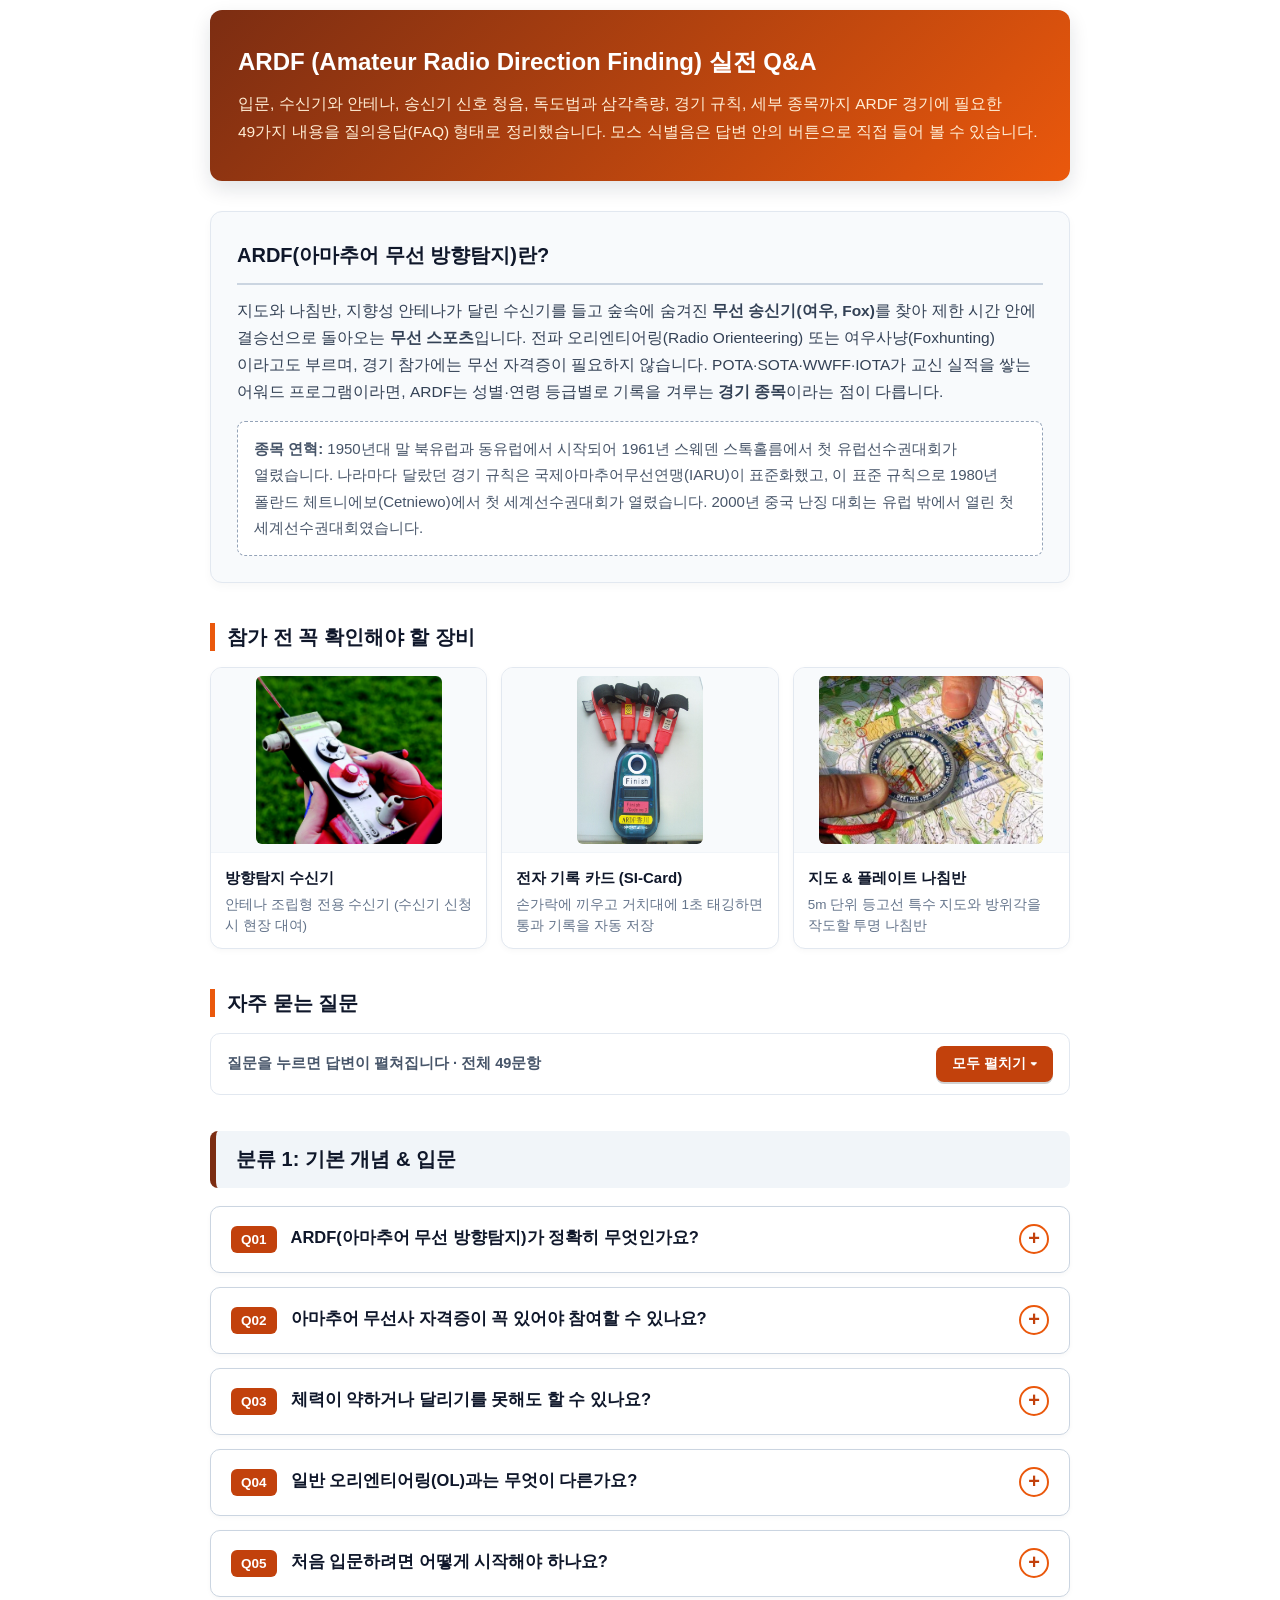
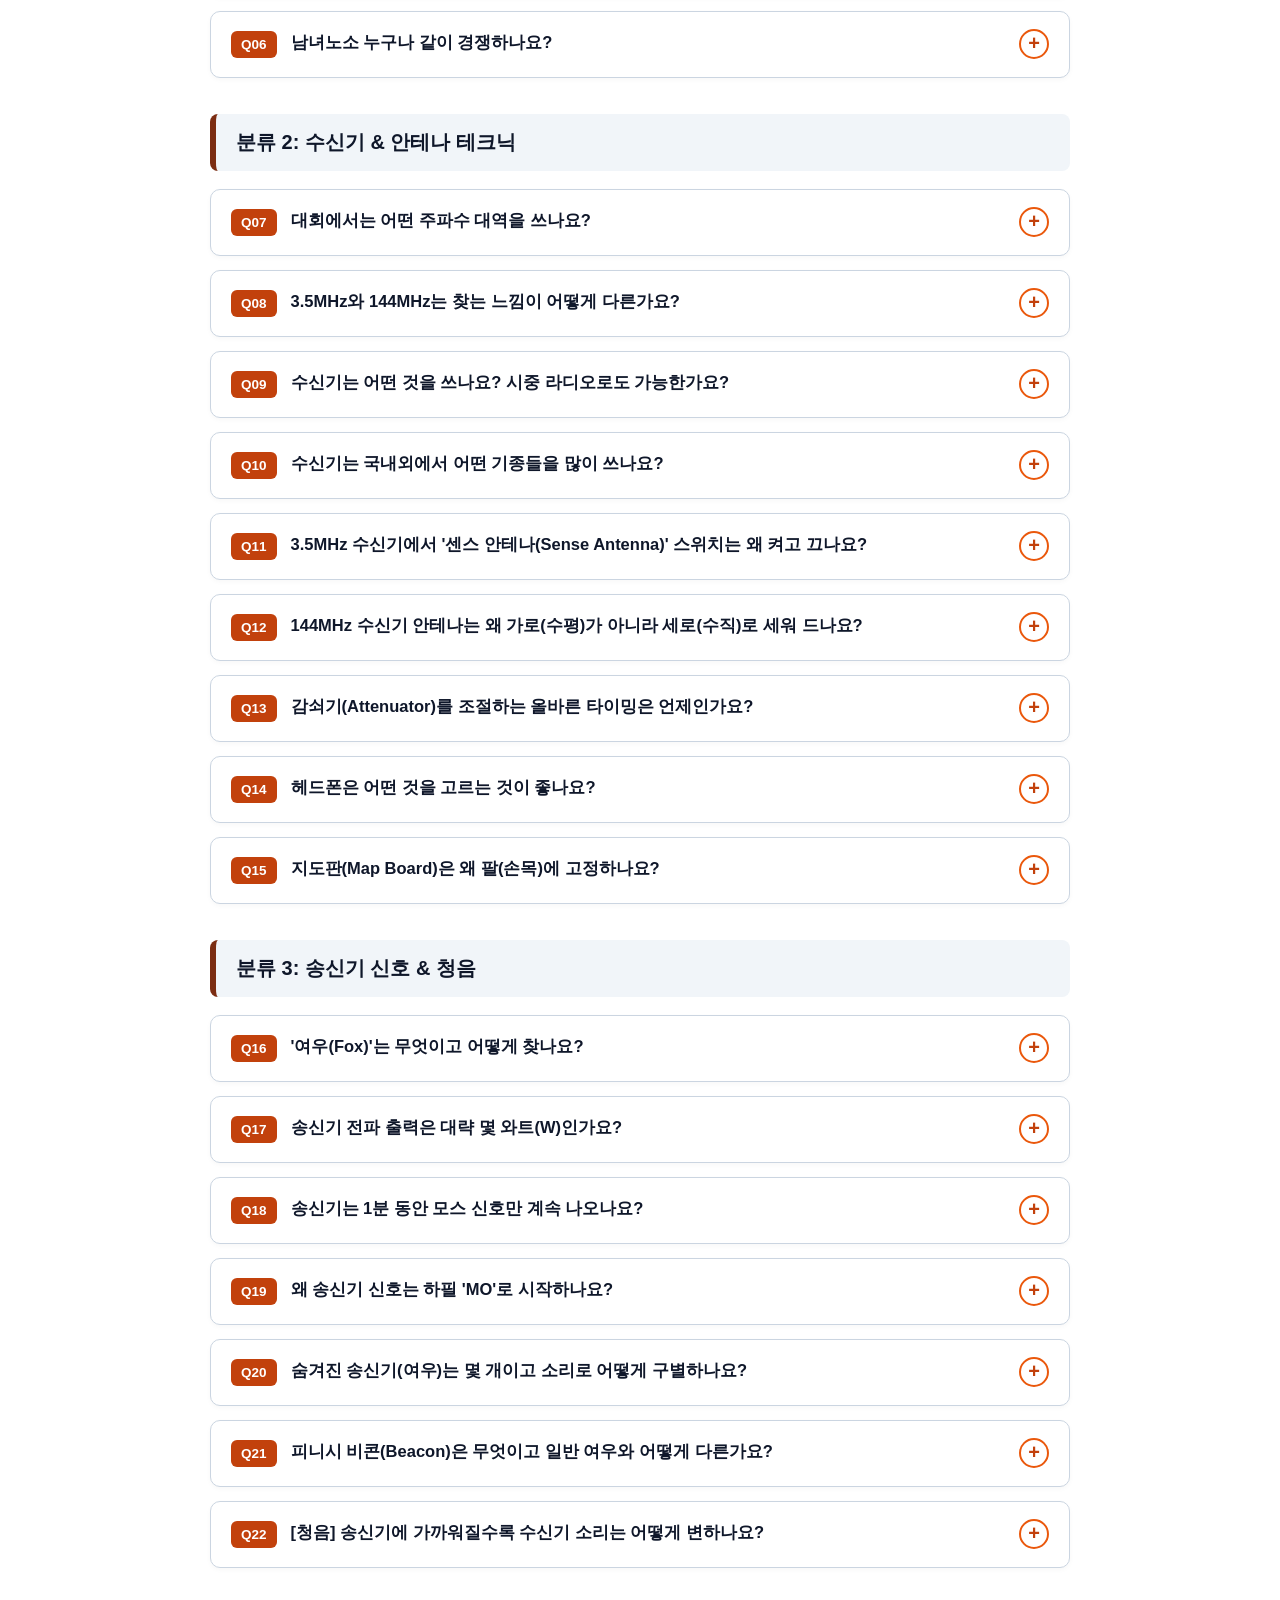
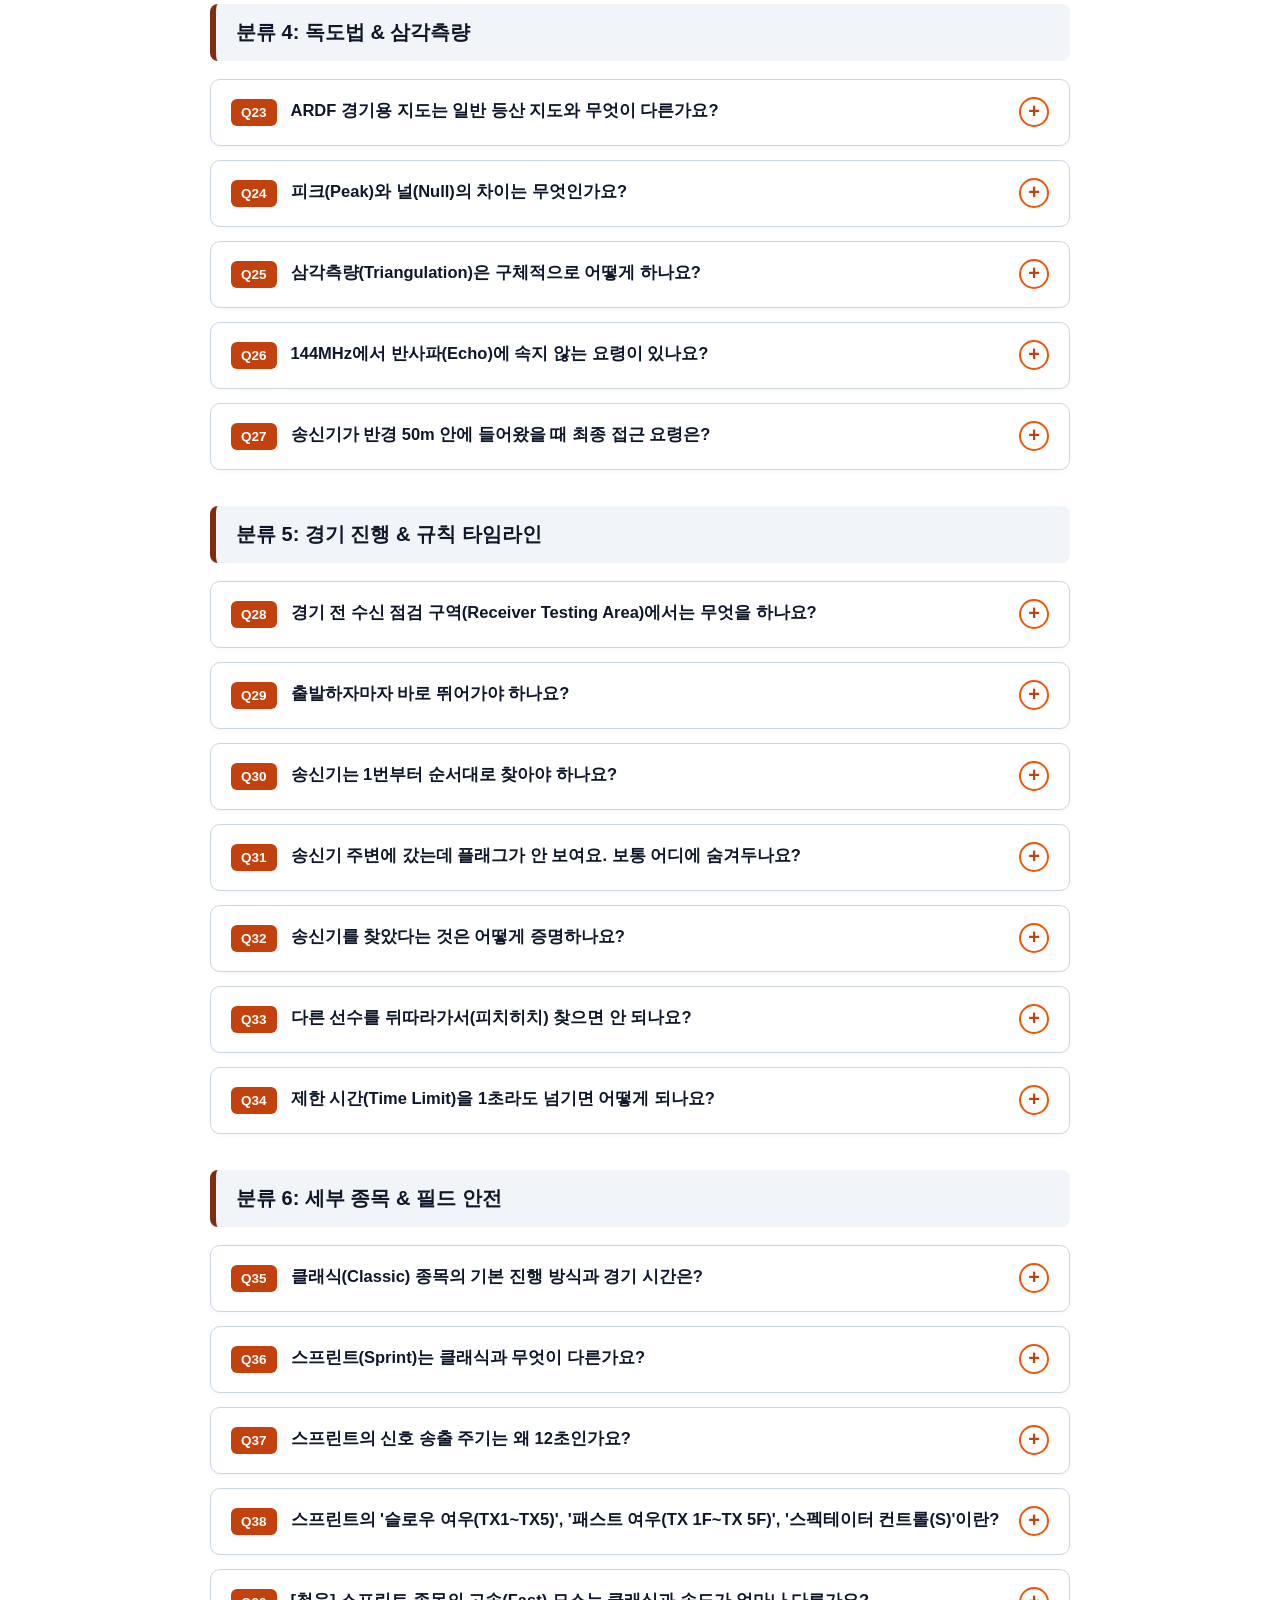
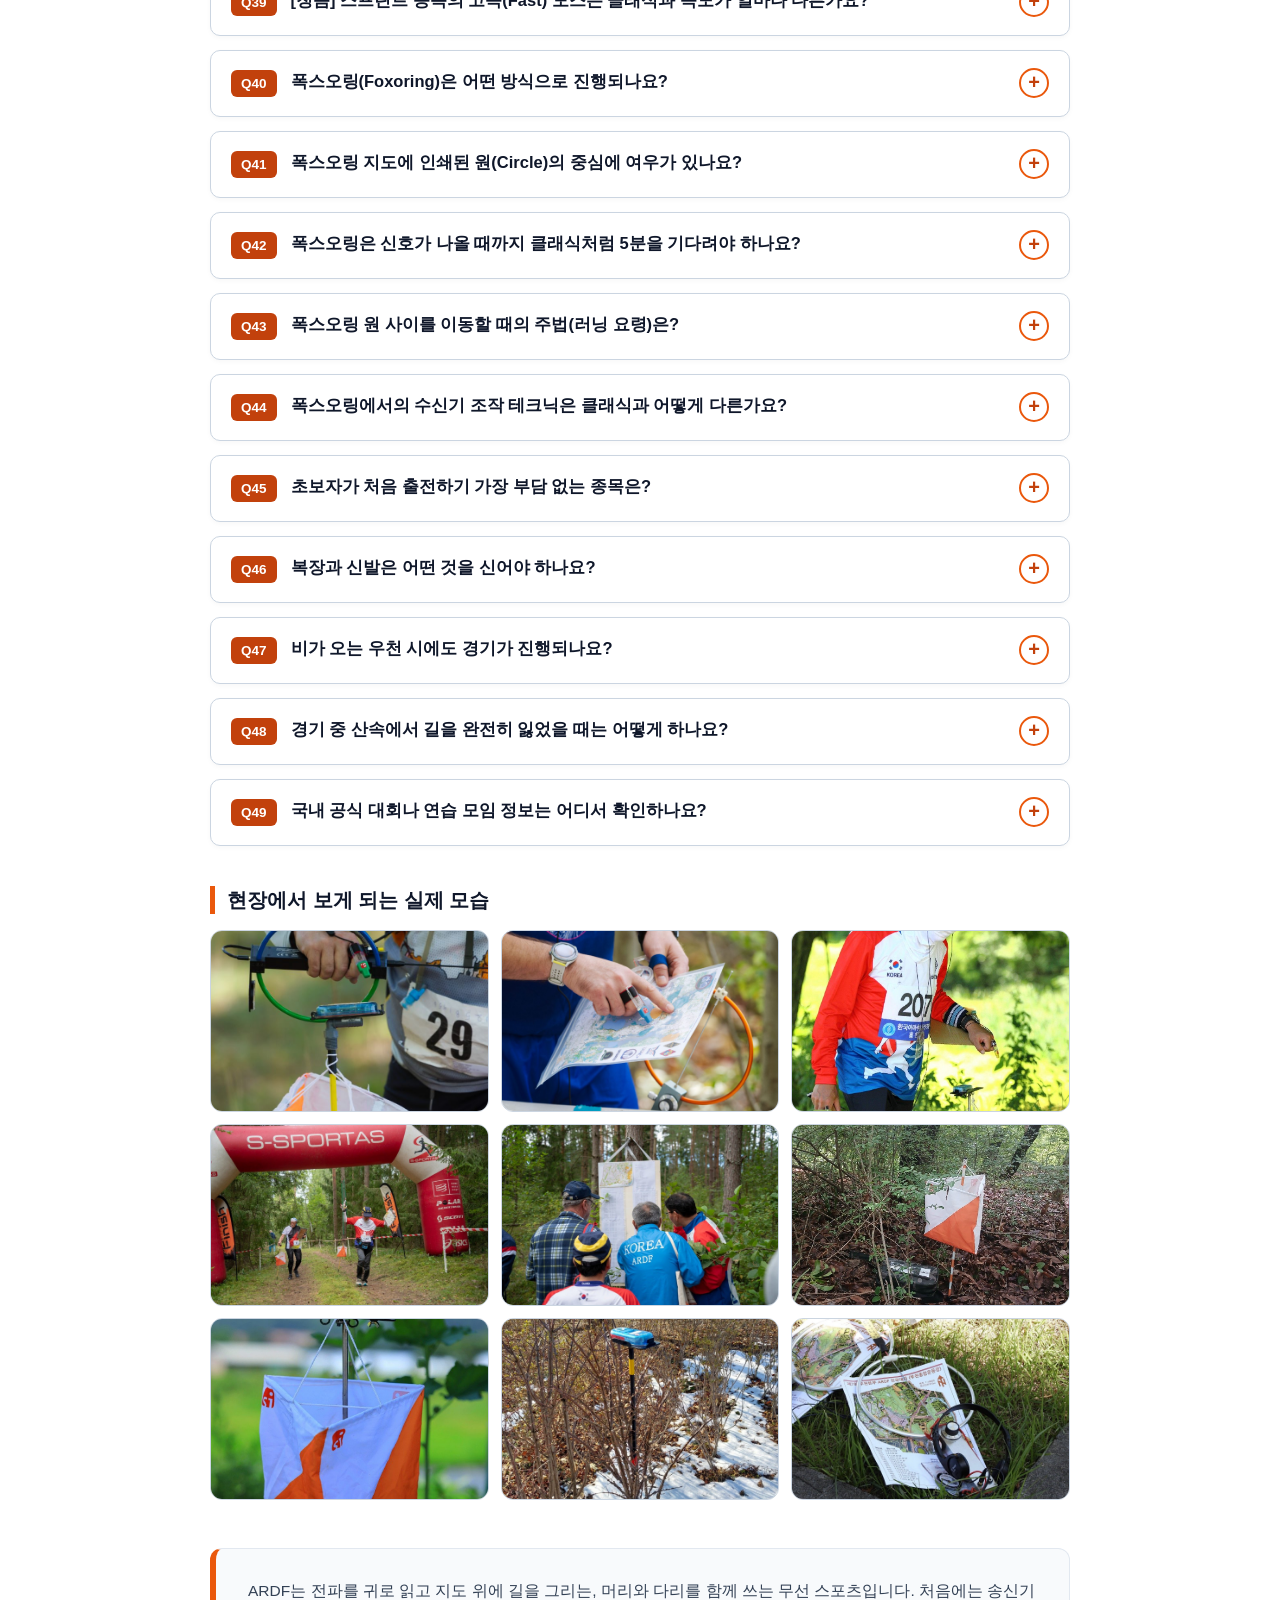
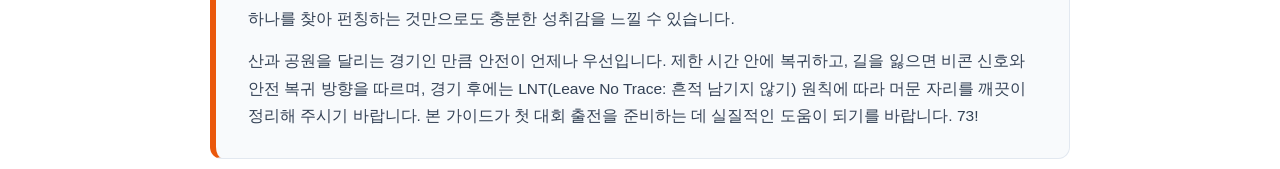
==== ardf.html @ aad01c71 "Add files via upload" ====
<!DOCTYPE html>
<html lang="ko">
<head>
<meta charset="UTF-8">
<meta name="viewport" content="width=device-width, initial-scale=1">
<title>ARDF (Amateur Radio Direction Finding) 실전 Q&amp;A</title>
<meta name="description" content="ARDF 입문, 수신기·안테나, 송신기 신호 청음, 독도법, 경기 규칙, 세부 종목 49가지 Q&amp;A">
<link rel="stylesheet" href="assets/qa.css">
</head>
<body>
<main class="qa theme-ardf">

<header class="qa-header">
  <h1>ARDF (Amateur Radio Direction Finding) 실전 Q&amp;A</h1>
  <p>입문, 수신기와 안테나, 송신기 신호 청음, 독도법과 삼각측량, 경기 규칙, 세부 종목까지 ARDF 경기에 필요한 49가지 내용을 질의응답(FAQ) 형태로 정리했습니다. 모스 식별음은 답변 안의 버튼으로 직접 들어 볼 수 있습니다.</p>
</header>

<section class="qa-intro">
  <h2>ARDF(아마추어 무선 방향탐지)란?</h2>
  <div class="qa-intro-text">지도와 나침반, 지향성 안테나가 달린 수신기를 들고 숲속에 숨겨진 <b>무선 송신기(여우, Fox)</b>를 찾아 제한 시간 안에 결승선으로 돌아오는 <b>무선 스포츠</b>입니다. 전파 오리엔티어링(Radio Orienteering) 또는 여우사냥(Foxhunting)이라고도 부르며, 경기 참가에는 무선 자격증이 필요하지 않습니다. POTA·SOTA·WWFF·IOTA가 교신 실적을 쌓는 어워드 프로그램이라면, ARDF는 성별·연령 등급별로 기록을 겨루는 <b>경기 종목</b>이라는 점이 다릅니다.</div>
  <div class="qa-intro-history"><b>종목 연혁:</b> 1950년대 말 북유럽과 동유럽에서 시작되어 1961년 스웨덴 스톡홀름에서 첫 유럽선수권대회가 열렸습니다. 나라마다 달랐던 경기 규칙은 국제아마추어무선연맹(IARU)이 표준화했고, 이 표준 규칙으로 1980년 폴란드 체트니에보(Cetniewo)에서 첫 세계선수권대회가 열렸습니다. 2000년 중국 난징 대회는 유럽 밖에서 열린 첫 세계선수권대회였습니다.</div>
</section>

<h2 class="qa-sec-title">참가 전 꼭 확인해야 할 장비</h2>
<div class="qa-gear">
  <div class="qa-gear-card"><div class="qa-gear-img"><img src="img/sf35gx-hand.jpg" alt="방향탐지 수신기" loading="lazy"></div>
    <div class="qa-gear-info"><b>방향탐지 수신기</b><p>안테나 조립형 전용 수신기 (수신기 신청 시 현장 대여)</p></div></div>
  <div class="qa-gear-card"><div class="qa-gear-img"><img src="img/si-card-finish.jpg" alt="전자 기록 카드 SI-Card" loading="lazy"></div>
    <div class="qa-gear-info"><b>전자 기록 카드 (SI-Card)</b><p>손가락에 끼우고 거치대에 1초 태깅하면 통과 기록을 자동 저장</p></div></div>
  <div class="qa-gear-card"><div class="qa-gear-img"><img src="img/map-compass.jpg" alt="지도와 플레이트 나침반" loading="lazy"></div>
    <div class="qa-gear-info"><b>지도 &amp; 플레이트 나침반</b><p>5m 단위 등고선 특수 지도와 방위각을 작도할 투명 나침반</p></div></div>
</div>
<h2 class="qa-sec-title">자주 묻는 질문</h2>

<div class="qa-toolbar">
  <span class="qa-toolbar-hint">질문을 누르면 답변이 펼쳐집니다 · 전체 49문항</span>
  <button type="button" class="qa-btn" id="qaToggleAll" aria-pressed="false">모두 펼치기 ▾</button>
</div>

<h2 class="qa-cat">분류 1: 기본 개념 & 입문</h2>
<details class="qa-item" id="q01">
  <summary class="qa-q"><span class="qa-badge">Q01</span><span class="qa-q-text">ARDF(아마추어 무선 방향탐지)가 정확히 무엇인가요?</span><span class="qa-toggle" aria-hidden="true"></span></summary>
  <div class="qa-a">지도, 나침반, 지향성 안테나가 달린 수신기를 들고 숲속이나 야외에 숨겨진 <strong>무선 송신기(폭스/여우)</strong>를 찾아 정해진 시간 내에 골인 지점으로 돌아오는 스포츠입니다.<br>흔히 <strong>전파 오리엔티어링(Radio orienteering)</strong> 또는 <strong>여우사냥(Foxhunting)</strong>으로 불립니다.</div>
</details>
<details class="qa-item" id="q02">
  <summary class="qa-q"><span class="qa-badge">Q02</span><span class="qa-q-text">아마추어 무선사 자격증이 꼭 있어야 참여할 수 있나요?</span><span class="qa-toggle" aria-hidden="true"></span></summary>
  <div class="qa-a">일반적인 대회 참가나 체험 같은 단순 수신(경기 참가)은 <strong>무선사 자격증이 없어도 누구나 가능</strong>합니다. <strong>단, 송신기(폭스)를 직접 설치·운용</strong>하거나 <strong>일부 국가대표 선발전</strong> 등 특수 규정이 적용되는 대회에서는 <strong>아마추어무선기사 자격이 필요할 수 있습니다.</strong></div>
</details>
<details class="qa-item" id="q03">
  <summary class="qa-q"><span class="qa-badge">Q03</span><span class="qa-q-text">체력이 약하거나 달리기를 못해도 할 수 있나요?</span><span class="qa-toggle" aria-hidden="true"></span></summary>
  <div class="qa-a"><strong>전혀 문제되지 않습니다.</strong> 단순히 빨리 달리는 것보다 <strong>전파의 방향을 정확히 측정</strong>하고, <strong>지도에서 송신기의 위치를 파악</strong>해 <strong>가장 효율적인 이동 경로를 설계</strong>하는 <strong>독도법과 루트 전략이 50% 이상</strong>을 차지합니다.</div>
</details>
<details class="qa-item" id="q04">
  <summary class="qa-q"><span class="qa-badge">Q04</span><span class="qa-q-text">일반 오리엔티어링(OL)과는 무엇이 다른가요?</span><span class="qa-toggle" aria-hidden="true"></span></summary>
  <div class="qa-a">일반 오리엔티어링은 지도 위에 컨트롤 포인트(목표 지점)의 위치가 원으로 인쇄되어 있어 목표까지 최단 경로의 길을 찾는 능력(독도법)이 주가 됩니다. 반면 ARDF는 <strong>지도에 목표 지점이 전혀 표시되어 있지 않으며</strong>, 오직 <strong>수신기로 전파의 방향을 측정</strong>해 스스로 지도 위에 위치를 찾아내야 합니다.</div>
</details>
<details class="qa-item" id="q05">
  <summary class="qa-q"><span class="qa-badge">Q05</span><span class="qa-q-text">처음 입문하려면 어떻게 시작해야 하나요?</span><span class="qa-toggle" aria-hidden="true"></span></summary>
  <div class="qa-a">한국아마추어무선연맹(KARL) 본부 및 지부, 또는 ARDF 위원회에서 주최하는 <strong>대회나 강습회에 직접 참가하는 것이 가장 좋습니다.</strong> 장비 대여와 함께 지도 보는 법(독도법)과 신호 탐지 기초를 배울 수 있습니다.</div>
</details>
<details class="qa-item" id="q06">
  <summary class="qa-q"><span class="qa-badge">Q06</span><span class="qa-q-text">남녀노소 누구나 같이 경쟁하나요?</span><span class="qa-toggle" aria-hidden="true"></span></summary>
  <div class="qa-a"><strong>모든 연령과 성별이 한 번에 같은 순위로 경쟁하지 않습니다.</strong> 성별과 만 나이를 기준으로 <strong>M19, M21, M40, M50, W21, W35</strong> 등 <strong>세분화된 등급(카테고리)별로 나뉘어 공정하게 순위</strong>를 매깁니다.</div>
</details>
<h2 class="qa-cat">분류 2: 수신기 & 안테나 테크닉</h2>
<details class="qa-item" id="q07">
  <summary class="qa-q"><span class="qa-badge">Q07</span><span class="qa-q-text">대회에서는 어떤 주파수 대역을 쓰나요?</span><span class="qa-toggle" aria-hidden="true"></span></summary>
  <div class="qa-a">세계아마추어무선연맹(IARU) 국제 표준 규격으로 주로 <strong>3.5MHz (80m 밴드, 단파)</strong>와 <strong>144MHz (2m 밴드, 초단파)</strong> 두 가지 대역을 사용합니다.</div>
</details>
<details class="qa-item" id="q08">
  <summary class="qa-q"><span class="qa-badge">Q08</span><span class="qa-q-text">3.5MHz와 144MHz는 찾는 느낌이 어떻게 다른가요?</span><span class="qa-toggle" aria-hidden="true"></span></summary>
  <div class="qa-a"><strong>3.5MHz</strong>는 전파가 지면을 따라 안정적으로 흐르고 장애물 반사가 적어 <strong>방위각 측정이 정직</strong>합니다. <strong>144MHz</strong>는 직진성이 강해 바위, 철탑, 능선 등에 반사되는 <strong>반사파(Echo)가 자주 발생</strong>하므로 <strong>직접 신호와 반사 신호를 가려내는 테크닉이 중요</strong>합니다.</div>
</details>
<details class="qa-item" id="q09">
  <summary class="qa-q"><span class="qa-badge">Q09</span><span class="qa-q-text">수신기는 어떤 것을 쓰나요? 시중 라디오로도 가능한가요?</span><span class="qa-toggle" aria-hidden="true"></span></summary>
  <div class="qa-a"><strong>일반 라디오로는 불가능합니다.</strong> 특정 방향의 신호만 강하게 잡아주는 <strong>지향성 안테나(페라이트 바/루프 또는 야기 안테나)</strong>와 신호 세기를 줄여주는 <strong>감쇠기(Attenuator)</strong>가 내장된 <strong>ARDF 전용 수신기</strong>를 써야 합니다.</div>
</details>
<details class="qa-item" id="q10">
  <summary class="qa-q"><span class="qa-badge">Q10</span><span class="qa-q-text">수신기는 국내외에서 어떤 기종들을 많이 쓰나요?</span><span class="qa-toggle" aria-hidden="true"></span></summary>
  <div class="qa-a">유럽 및 국내 현장에서는 체코산 <strong>SUPERFOX (3,5MX, 145DX)</strong>나 러시아산 <strong>Altai</strong>, <strong>중국제 입문 키트</strong> 등이 널리 쓰입니다. 특히 <strong>SUPERFOX 시리즈</strong>는 감도와 신뢰성이 검증되어 많은 선수가 사용합니다.</div>
</details>
<details class="qa-item" id="q11">
  <summary class="qa-q"><span class="qa-badge">Q11</span><span class="qa-q-text">3.5MHz 수신기에서 '센스 안테나(Sense Antenna)' 스위치는 왜 켜고 끄나요?</span><span class="qa-toggle" aria-hidden="true"></span></summary>
  <div class="qa-a">3.5MHz 페라이트 바 안테나는 앞뒤 180도 양방향으로 신호가 잡히는 8자형 패턴을 가집니다. 이때 수직 와이어(<strong>센스 안테나</strong>)를 켜면 신호 패턴이 <strong>하트형(Cardioid)</strong>으로 합성되어 <strong>신호가 '앞에 있는지 뒤에 있는지' 180도 방향 모호성을 판별</strong>할 수 있습니다.</div>
</details>
<details class="qa-item" id="q12">
  <summary class="qa-q"><span class="qa-badge">Q12</span><span class="qa-q-text">144MHz 수신기 안테나는 왜 가로(수평)가 아니라 세로(수직)로 세워 드나요?</span><span class="qa-toggle" aria-hidden="true"></span></summary>
  <div class="qa-a">ARDF 규정상 <strong>144MHz 송신기</strong>는 <strong>수직 편파(Vertical Polarization)</strong> 안테나로 신호를 보냅니다. 송신과 수신의 편파 방향이 일치해야 편파 손실 없이 최대 감도로 수신되므로, 야기 안테나의 엘리먼트를 <strong>지면과 수직</strong>으로 세워 탐색합니다.</div>
</details>
<details class="qa-item" id="q13">
  <summary class="qa-q"><span class="qa-badge">Q13</span><span class="qa-q-text">감쇠기(Attenuator)를 조절하는 올바른 타이밍은 언제인가요?</span><span class="qa-toggle" aria-hidden="true"></span></summary>
  <div class="qa-a">송신기에 접근하여 수신기 볼륨이 최대치로 포화되어, 안테나를 어느 방향으로 돌려도 소리 크기 차이가 느껴지지 않을 때입니다. 소리가 <strong>'겨우 알아들을 수 있을 만큼' 감도를 낮춰야 안테나 회전 시 최대점(Peak)이나 최소점(Null)이 명확</strong>해집니다.</div>
</details>
<details class="qa-item" id="q14">
  <summary class="qa-q"><span class="qa-badge">Q14</span><span class="qa-q-text">헤드폰은 어떤 것을 고르는 것이 좋나요?</span><span class="qa-toggle" aria-hidden="true"></span></summary>
  <div class="qa-a">숲속 나뭇가지에 걸리지 않도록 선이 튼튼한 제품을 씁니다. 귀를 완전히 막는 밀폐형보다는 <strong>주변 소리(발소리, 차량 등 위험 요소)를 함께 인지할 수 있는 가벼운 오픈형/온이어 헤드폰</strong>이 안전상 권장됩니다.</div>
</details>
<details class="qa-item" id="q15">
  <summary class="qa-q"><span class="qa-badge">Q15</span><span class="qa-q-text">지도판(Map Board)은 왜 팔(손목)에 고정하나요?</span><span class="qa-toggle" aria-hidden="true"></span></summary>
  <div class="qa-a"><strong>수신기와 나침반을 든 상태로 산악 지형을 뛰어야 하므로 두 손이 자유롭지 못합니다.</strong> 지도판을 한쪽 팔에 밴드로 고정하면 <strong>달리는 중에도 나침반을 대고 즉시 방위각을 작도</strong>할 수 있어 시간을 단축시킵니다.</div>
</details>
<h2 class="qa-cat">분류 3: 송신기 신호 & 청음</h2>
<details class="qa-item" id="q16">
  <summary class="qa-q"><span class="qa-badge">Q16</span><span class="qa-q-text">'여우(Fox)'는 무엇이고 어떻게 찾나요?</span><span class="qa-toggle" aria-hidden="true"></span></summary>
  <div class="qa-a">숲속에 숨겨진 <strong>소형 자동 무선 송신기</strong>입니다. 보통 5개의 송신기가 번갈아 가며 1분씩 신호를 보내며, 수신기의 지향 안테나를 돌려 신호가 가장 강한 방향을 지도에 작도하여 찾아갑니다.</div>
</details>
<details class="qa-item" id="q17">
  <summary class="qa-q"><span class="qa-badge">Q17</span><span class="qa-q-text">송신기 전파 출력은 대략 몇 와트(W)인가요?</span><span class="qa-toggle" aria-hidden="true"></span></summary>
  <div class="qa-a">클래식 기준 <strong>3.5MHz 송신기</strong>는 약 <strong>1W ~ 3W 내외</strong>, <strong>144MHz 송신기</strong>는 약 <strong>0.5W ~ 1.5W 내외</strong>의 소출력입니다. 배터리를 아끼고 경기 구역 내에서만 적절히 수신되도록 제어됩니다.</div>
</details>
<details class="qa-item" id="q18">
  <summary class="qa-q"><span class="qa-badge">Q18</span><span class="qa-q-text">송신기는 1분 동안 모스 신호만 계속 나오나요?</span><span class="qa-toggle" aria-hidden="true"></span></summary>
  <div class="qa-a"><strong>아닙니다.</strong> 경기 규정상 처음 약 <strong>50~55초 동안은 MOE 같은 식별 신호</strong>를 반복 송출하고, 나머지 약 5초 동안은 다음 신호 송신을 위하여 지속적인 연속 톤(단일 삐- 소리)을 보내줍니다.</div>
</details>
<details class="qa-item" id="q19">
  <summary class="qa-q"><span class="qa-badge">Q19</span><span class="qa-q-text">왜 송신기 신호는 하필 'MO'로 시작하나요?</span><span class="qa-toggle" aria-hidden="true"></span></summary>
  <div class="qa-a">모스 부호로 M은 대시 두 개(<strong>--</strong>), O는 대시 세 개(<strong>---</strong>)로 이루어져 소리가 길고 묵직합니다. 잡음이 심한 숲속 환경에서도 <strong>노이즈와 쉽게 구별</strong>되며 귀로 식별하기 가장 유리하기 때문입니다.</div>
</details>
<details class="qa-item" id="q20">
  <summary class="qa-q"><span class="qa-badge">Q20</span><span class="qa-q-text">숨겨진 송신기(여우)는 몇 개이고 소리로 어떻게 구별하나요?</span><span class="qa-toggle" aria-hidden="true"></span></summary>
  <div class="qa-a">정규 클래식 경기에서는 <strong>총 5개(1~5번)</strong>가 설치되며, 1분씩 순서대로 5분 주기로 신호를 송출합니다. 실제 헤드폰에서는 <strong>700Hz 표준 비프음</strong>으로 들립니다. <strong>끝에 붙는 점(Dot) 소리의 개수(1개~5개)를 귀로 세어 번호를 즉시 판별</strong>합니다.<br>• 1번: <strong>MOE</strong> (-- --- .)<br>• 2번: <strong>MOI</strong> (-- --- ..)<br>• 3번: <strong>MOS</strong> (-- --- ...)<br>• 4번: <strong>MOH</strong> (-- --- ....)<br>• 5번: <strong>MO5</strong> (-- --- .....)<br>아래 버튼을 눌러 각 번호별 실제 식별음을 직접 확인해 보세요.<div class="qa-player"><button type="button" class="qa-btn" data-code="MOE" data-fast="0">▶ 1번 MOE</button><button type="button" class="qa-btn" data-code="MOI" data-fast="0">▶ 2번 MOI</button><button type="button" class="qa-btn" data-code="MOS" data-fast="0">▶ 3번 MOS</button><button type="button" class="qa-btn" data-code="MOH" data-fast="0">▶ 4번 MOH</button><button type="button" class="qa-btn" data-code="MO5" data-fast="0">▶ 5번 MO5</button><span class="qa-player-desc">점(.) 개수로 번호를 구별하는 식별음 (700Hz)</span></div></div>
</details>
<details class="qa-item" id="q21">
  <summary class="qa-q"><span class="qa-badge">Q21</span><span class="qa-q-text">피니시 비콘(Beacon)은 무엇이고 일반 여우와 어떻게 다른가요?</span><span class="qa-toggle" aria-hidden="true"></span></summary>
  <div class="qa-a">일반 여우(1~5번)는 1분씩 번갈아 켜지지만, 골(Finish) 지점에 있는 비콘은 별도 전용 주파수에서 <strong>경기 내내 쉬지 않고 연속 송출</strong>됩니다. 뒤에 점 부호 없이 묵직한 대시 부호로만 이루어진 <strong>MO (-- ---)</strong> 신호를 치며, 경기를 마치고 <strong>복귀하는 선수의 유도 신호 역할</strong>을 합니다. <strong>길을 잃었을 때 이 신호만 잡으면 본부로 복귀</strong>할 수 있습니다.<div class="qa-player"><button type="button" class="qa-btn" data-code="MO" data-fast="0">▶ MO 신호 듣기</button><span class="qa-player-desc">피니시 비콘 MO 송출음 (700Hz)</span></div></div>
</details>
<details class="qa-item" id="q22">
  <summary class="qa-q"><span class="qa-badge">Q22</span><span class="qa-q-text">[청음] 송신기에 가까워질수록 수신기 소리는 어떻게 변하나요?</span><span class="qa-toggle" aria-hidden="true"></span></summary>
  <div class="qa-a">송신기 수십 미터 이내로 근접하면 신호가 회로 한계치를 넘어 <strong>'찌직-' 하며 찌그러지거나 귀가 아플 정도로 포화</strong>됩니다. 이때 즉시 <strong>감쇠기(Attenuator) 다이얼</strong>을 돌려 감도를 깎아내야 깨끗한 톤으로 방향을 잡을 수 있습니다.</div>
</details>
<h2 class="qa-cat">분류 4: 독도법 & 삼각측량</h2>
<details class="qa-item" id="q23">
  <summary class="qa-q"><span class="qa-badge">Q23</span><span class="qa-q-text">ARDF 경기용 지도는 일반 등산 지도와 무엇이 다른가요?</span><span class="qa-toggle" aria-hidden="true"></span></summary>
  <div class="qa-a">국제오리엔티어링연맹(IOF) 표준 규격 지도(축척 1:10,000 또는 1:15,000)를 씁니다. 달릴 수 있는 숲(흰색), 통과가 어려운 가시덤불(진한 녹색), 바위, 습지 등 보행 속도에 영향을 주는 <strong>식생 정보 및 상세 지도기호가 정밀하게 기재</strong>되어 있습니다.</div>
</details>
<details class="qa-item" id="q24">
  <summary class="qa-q"><span class="qa-badge">Q24</span><span class="qa-q-text">피크(Peak)와 널(Null)의 차이는 무엇인가요?</span><span class="qa-toggle" aria-hidden="true"></span></summary>
  <div class="qa-a"><strong>피크법(peak)</strong>은 신호가 <strong>'가장 크게 들리는 방향'</strong>을 찾는 방법으로 대략적인 방향을 빠르게 잡을 때 씁니다. <strong>널법(Null)</strong>은 신호가 <strong>'완전히 사라지는 최소점'</strong>을 찾는 방법으로, 소리가 끊기는 각도가 매우 예리하므로 정밀한 선을 그을 때 사용합니다.</div>
</details>
<details class="qa-item" id="q25">
  <summary class="qa-q"><span class="qa-badge">Q25</span><span class="qa-q-text">삼각측량(Triangulation)은 구체적으로 어떻게 하나요?</span><span class="qa-toggle" aria-hidden="true"></span></summary>
  <div class="qa-a">위치 A에서 특정 여우의 방위각을 나침반으로 재어 지도에 선을 긋습니다. 그다음 다른 위치 B로 이동해 같은 여우의 방위각을 다시 그립니다. <strong>두 개 이상의 직선이 교차하는 지점</strong>이 예상 위치입니다. 오차를 줄이기 위해 제3의 지점 C에서 한 번 더 그어 <strong>교차 삼각 지점</strong>을 확인합니다.</div>
</details>
<details class="qa-item" id="q26">
  <summary class="qa-q"><span class="qa-badge">Q26</span><span class="qa-q-text">144MHz에서 반사파(Echo)에 속지 않는 요령이 있나요?</span><span class="qa-toggle" aria-hidden="true"></span></summary>
  <div class="qa-a">계곡이나 암벽 앞에서는 반사파가 직진파보다 강할 수 있습니다. <strong>능선이나 시야가 트인 곳으로 이동해 재측정</strong>해야 합니다. 또한 수신기를 들고 <strong>좌우로 5~10m 이동했을 때 방위각이 비정상적으로 돌아간다면 반사파로 판단</strong>해야 합니다.</div>
</details>
<details class="qa-item" id="q27">
  <summary class="qa-q"><span class="qa-badge">Q27</span><span class="qa-q-text">송신기가 반경 50m 안에 들어왔을 때 최종 접근 요령은?</span><span class="qa-toggle" aria-hidden="true"></span></summary>
  <div class="qa-a">지향성이 무너지므로 감쇠기(Attenuator)를 조절해 <strong>신호음을 최대한 줄입니다.</strong> 안테나를 천천히 돌려 소리가 뚜렷한 쪽의 <strong>자연 은폐물(쓰러진 나무, 큰 바위 뒤, 덤불 틈)을 육안으로 관찰하며 접근</strong>합니다.</div>
</details>
<h2 class="qa-cat">분류 5: 경기 진행 & 규칙 타임라인</h2>
<details class="qa-item" id="q28">
  <summary class="qa-q"><span class="qa-badge">Q28</span><span class="qa-q-text">경기 전 수신 점검 구역(Receiver Testing Area)에서는 무엇을 하나요?</span><span class="qa-toggle" aria-hidden="true"></span></summary>
  <div class="qa-a">출발 대기선 주변에 주최 측이 테스트 송신기를 켜두는 구역입니다. 경기장에 들어가기 전 <strong>수신기 배터리 잔량, 헤드폰 음질, 튜닝 다이얼 및 안테나 결합 상태</strong>를 점검할 수 있는 필수 절차 구역입니다.</div>
</details>
<details class="qa-item" id="q29">
  <summary class="qa-q"><span class="qa-badge">Q29</span><span class="qa-q-text">출발하자마자 바로 뛰어가야 하나요?</span><span class="qa-toggle" aria-hidden="true"></span></summary>
  <div class="qa-a"><strong>아닙니다.</strong> 출발선(스타트)에서 1번부터 5번 송신기가 <strong>한 바퀴(5분) 동안 차례대로 울릴 때까지 나침반과 수신기로 방위각을 측정해 지도에 선을 긋는 것이 정석입니다.</strong> 대략적인 위치를 지도에 그려놓고 최적의 방문 순서를 정한 뒤 출발해야 체력과 시간을 아낍니다.</div>
</details>
<details class="qa-item" id="q30">
  <summary class="qa-q"><span class="qa-badge">Q30</span><span class="qa-q-text">송신기는 1번부터 순서대로 찾아야 하나요?</span><span class="qa-toggle" aria-hidden="true"></span></summary>
  <div class="qa-a"><strong>아닙니다. 번호 순서와 상관없이 제한 시간 내에 본인 등급에 지정된 송신기</strong>를 가장 많이, 가장 빠른 시간 내에 찾고 골인하는 사람이 이깁니다. 따라서 <strong>지형과 거리를 고려한 루트 선택(Route Choice)</strong>이 핵심입니다.</div>
</details>
<details class="qa-item" id="q31">
  <summary class="qa-q"><span class="qa-badge">Q31</span><span class="qa-q-text">송신기 주변에 갔는데 플래그가 안 보여요. 보통 어디에 숨겨두나요?</span><span class="qa-toggle" aria-hidden="true"></span></summary>
  <div class="qa-a">ARDF 규정상 송신기는 땅속에 파묻지 않으며, <strong>반경 수 미터 내에 오면 육안으로 식별 가능</strong>한 바위 뒤나 통나무 아래에 둡니다. 주변에 <strong>주황색/흰색 오리엔티어링 플래그 삼각기둥과 전자 펀치가 함께 걸려 있으므로 색상을 잘 살펴야 합니다.</strong></div>
</details>
<details class="qa-item" id="q32">
  <summary class="qa-q"><span class="qa-badge">Q32</span><span class="qa-q-text">송신기를 찾았다는 것은 어떻게 증명하나요?</span><span class="qa-toggle" aria-hidden="true"></span></summary>
  <div class="qa-a"><strong>송신기 옆에 설치된 전자식 체크 펀치(SportIdent 카드 태그)에 손목 태그를 접촉</strong>해 기록 칩에 저장하거나, 수동 펀치로 종이 기록 카드에 고유 핀 구멍을 뚫어 방문을 인증합니다.</div>
</details>
<details class="qa-item" id="q33">
  <summary class="qa-q"><span class="qa-badge">Q33</span><span class="qa-q-text">다른 선수를 뒤따라가서(피치히치) 찾으면 안 되나요?</span><span class="qa-toggle" aria-hidden="true"></span></summary>
  <div class="qa-a"><strong>규칙상 엄격히 금지됩니다.</strong> 타인의 수신 소리를 엿듣거나 다른 선수를 고의로 미행하는 행위는 <strong>실격(Disqualification)</strong> 사유가 됩니다. <strong>각자 독립적으로 방향을 잡고 탐색</strong>해야 합니다.</div>
</details>
<details class="qa-item" id="q34">
  <summary class="qa-q"><span class="qa-badge">Q34</span><span class="qa-q-text">제한 시간(Time Limit)을 1초라도 넘기면 어떻게 되나요?</span><span class="qa-toggle" aria-hidden="true"></span></summary>
  <div class="qa-a">보통 제한 시간(120분 또는 140분)을 1초라도 초과하여 골인하면 아무리 많은 송신기를 찾았더라도 <strong>규정상 전체 실격(Over Time / DNF)</strong> 처리됩니다. 따라서 송신기를 덜 찾았더라도 시간 내에 복귀하는 것이 순위 유지에 절대적으로 유리합니다.<br><div class="reference-box"><strong>[참고: 경기 공식 기록지 주요 약어]</strong><br>• <strong>DNS</strong> (Did Not Start): 출발하지 않음 (기권 또는 불참)<br>• <strong>DNF</strong> (Did Not Finish): 완주하지 못함 (제한시간 초과, 중도 포기 등)<br>• <strong>DSQ / DQ</strong> (Disqualified): 실격 (피치히치 미행 등 경기 규칙 위반)<br>• <strong>OT</strong> (Over Time): 제한 시간 초과 (DNF 처리의 세부 사유)</div></div>
</details>
<h2 class="qa-cat">분류 6: 세부 종목 & 필드 안전</h2>
<details class="qa-item" id="q35">
  <summary class="qa-q"><span class="qa-badge">Q35</span><span class="qa-q-text">클래식(Classic) 종목의 기본 진행 방식과 경기 시간은?</span><span class="qa-toggle" aria-hidden="true"></span></summary>
  <div class="qa-a">넓은 산악 지형(4~8㎢)에 5개의 송신기를 분산 배치하고, 정해진 제한 시간(<strong>통상 120분 ~ 140분</strong>) 내에 송신기를 탐색하는 대표 정규 종목입니다. 3.5MHz와 144MHz 각각 별도의 경기로 치러집니다.</div>
</details>
<details class="qa-item" id="q36">
  <summary class="qa-q"><span class="qa-badge">Q36</span><span class="qa-q-text">스프린트(Sprint)는 클래식과 무엇이 다른가요?</span><span class="qa-toggle" aria-hidden="true"></span></summary>
  <div class="qa-a">도시 공원이나 좁은 숲(0.5~1㎢)에서 열리는 초단거리 종목입니다. <strong>3.5MHz 단파 대역만 사용</strong>하며, 우승권 기록이 <strong>20분 ~ 30분 내외</strong>로 매우 빠르게 전개됩니다. 숲을 달리는 순발력과 신속한 방위각 판단력이 핵심입니다.</div>
</details>
<details class="qa-item" id="q37">
  <summary class="qa-q"><span class="qa-badge">Q37</span><span class="qa-q-text">스프린트의 신호 송출 주기는 왜 12초인가요?</span><span class="qa-toggle" aria-hidden="true"></span></summary>
  <div class="qa-a">클래식은 1개 송신기가 1분씩 울려 한 바퀴에 5분이 걸리지만, 스프린트는 <strong>12초씩 송출되어 5개 송신기가 1분(60초) 만에 한 바퀴</strong>를 돕니다. 고속 모스 부호가 사용되므로 10초 이내에 방위각 측정을 끝내야 합니다.</div>
</details>
<details class="qa-item" id="q38">
  <summary class="qa-q"><span class="qa-badge">Q38</span><span class="qa-q-text">스프린트의 '슬로우 여우(TX1~TX5)', '패스트 여우(TX 1F~TX 5F)', '스펙테이터 컨트롤(S)'이란?</span><span class="qa-toggle" aria-hidden="true"></span></summary>
  <div class="qa-a">스프린트는 보통 2개 주파수를 씁니다. 1단계 주파수(여우 1~5번)를 찾은 뒤 관중석 앞을 통과하는 <strong>스펙테이터 컨트롤(S:중간 비콘)</strong>을 찍고, 그 자리에서 수신기 주파수를 2단계 주파수로 전환해 나머지 송신기(1F~5F)를 탐색하고 골인하는 구조입니다.</div>
</details>
<details class="qa-item" id="q39">
  <summary class="qa-q"><span class="qa-badge">Q39</span><span class="qa-q-text">[청음] 스프린트 종목의 고속(Fast) 모스는 클래식과 속도가 얼마나 다른가요?</span><span class="qa-toggle" aria-hidden="true"></span></summary>
  <div class="qa-a">스프린트는 12초 만에 한 송신기의 차례가 끝나므로 일반 클래식 경기보다 <strong>모스 타음 속도가 약 1.5배~2배 빠릅니다</strong>. 귀로 빠르게 톤을 캐치하는 훈련이 필요합니다. 아래에서 5번 여우(MO5) 신호의 속도 차이를 직접 비교해 보세요.<div class="qa-player"><button type="button" class="qa-btn" data-code="MO5" data-fast="0">▶ 일반 속도 (클래식)</button><button type="button" class="qa-btn" data-code="MO5" data-fast="1">▶ 고속 (스프린트)</button><span class="qa-player-desc">5번 여우(MO5) 기준 속도 비교</span></div></div>
</details>
<details class="qa-item" id="q40">
  <summary class="qa-q"><span class="qa-badge">Q40</span><span class="qa-q-text">폭스오링(Foxoring)은 어떤 방식으로 진행되나요?</span><span class="qa-toggle" aria-hidden="true"></span></summary>
  <div class="qa-a"><strong>오리엔티어링과 여우사냥의 결합 종목</strong>입니다. 지도 위에 인쇄된 작은 원 지점까지 지도와 나침반만 보고 먼저 달린 뒤, 그 반경 내에서 초저출력 여우 신호를 귀로 찾아내는 방식입니다.</div>
</details>
<details class="qa-item" id="q41">
  <summary class="qa-q"><span class="qa-badge">Q41</span><span class="qa-q-text">폭스오링 지도에 인쇄된 원(Circle)의 중심에 여우가 있나요?</span><span class="qa-toggle" aria-hidden="true"></span></summary>
  <div class="qa-a"><strong>아닙니다. 원의 정중앙에 송신기가 있지 않습니다.</strong> 원 내부(반경 약 50~100m)의 <strong>임의의 자연 은폐물(바위 뒤, 쓰러진 통나무, 덤불 속 등)</strong>에 숨겨져 있습니다. 따라서 원 중심만 무작정 파고들지 말고, <strong>원 경계선에 들어서는 순간부터 360도 전파 스캔을 시작</strong>해야 합니다.</div>
</details>
<details class="qa-item" id="q42">
  <summary class="qa-q"><span class="qa-badge">Q42</span><span class="qa-q-text">폭스오링은 신호가 나올 때까지 클래식처럼 5분을 기다려야 하나요?</span><span class="qa-toggle" aria-hidden="true"></span></summary>
  <div class="qa-a"><strong>기다릴 필요가 없습니다.</strong> 클래식과 달리 각 송신기가 <strong>상시 연속 송출(Continuous TX)</strong>되거나 매우 빠른 초단위 주기로 울립니다. 순환 주기를 기다리며 서 있을 필요 없이 <strong>원 안에 진입하자마자 즉시 탐색이 가능</strong>하므로 경기 템포가 매우 빠릅니다.</div>
</details>
<details class="qa-item" id="q43">
  <summary class="qa-q"><span class="qa-badge">Q43</span><span class="qa-q-text">폭스오링 원 사이를 이동할 때의 주법(러닝 요령)은?</span><span class="qa-toggle" aria-hidden="true"></span></summary>
  <div class="qa-a">원 밖에서는 신호가 들리지 않으므로 수신기에 신경 쓰지 않아도 됩니다. <strong>원과 원 사이는 지도와 나침반만 보고 전력 질주(순수 오리엔티어링 주력)</strong>하고, <strong>원 경계선에 진입하는 직전(어택 포인트)에 감쇠기를 세팅하고 탐색 모드로 전환</strong>하는 것이 기록 단축의 핵심입니다.</div>
</details>
<details class="qa-item" id="q44">
  <summary class="qa-q"><span class="qa-badge">Q44</span><span class="qa-q-text">폭스오링에서의 수신기 조작 테크닉은 클래식과 어떻게 다른가요?</span><span class="qa-toggle" aria-hidden="true"></span></summary>
  <div class="qa-a">수십 미터 이내의 초근접 탐색이므로 <strong>센스 안테나는 거의 켜지 않습니다.</strong> 페라이트 바 안테나의 정밀한 <strong>널(Null) 소멸점 특성</strong>과 <strong>감쇠기(Attenuator)를 빠르게 깎아내는 손놀림</strong>만으로 1~2분 안에 송신기 플래그를 펀칭합니다.</div>
</details>
<details class="qa-item" id="q45">
  <summary class="qa-q"><span class="qa-badge">Q45</span><span class="qa-q-text">초보자가 처음 출전하기 가장 부담 없는 종목은?</span><span class="qa-toggle" aria-hidden="true"></span></summary>
  <div class="qa-a"><strong>클래식(Classic) 경기 또는 근린공원에서 열리는 폭스오링(Foxoring) 경기</strong>를 추천합니다. 3.5MHz 대역은 장애물 반사파가 적어 전파 방향이 정직하고, 공원 폭스오링은 산길 조난 위험 없이 안전하게 길 찾기와 전파 수신 방법을 익히기 좋습니다.</div>
</details>
<details class="qa-item" id="q46">
  <summary class="qa-q"><span class="qa-badge">Q46</span><span class="qa-q-text">복장과 신발은 어떤 것을 신어야 하나요?</span><span class="qa-toggle" aria-hidden="true"></span></summary>
  <div class="qa-a">가시덤불과 잡목에 긁히지 않도록 <strong>질긴 긴팔과 긴바지 기능성 의류</strong>를 입어야 합니다. 신발은 미끄러운 산길과 낙엽에서 접지력을 보장하는 <strong>트레일 러닝화 또는 밑창 접지력이 좋은 운동화를 추천합니다.</strong></div>
</details>
<details class="qa-item" id="q47">
  <summary class="qa-q"><span class="qa-badge">Q47</span><span class="qa-q-text">비가 오는 우천 시에도 경기가 진행되나요?</span><span class="qa-toggle" aria-hidden="true"></span></summary>
  <div class="qa-a"><strong>태풍이나 폭우 수준이 아니라면 기본적으로 진행됩니다.</strong> 수신기 기판에 빗물이 스며들지 않도록 <strong>방수 비닐 팩이나 랩</strong>으로 감싸고, 지도 역시 <strong>방수 지도 케이스</strong>에 넣어 습기를 차단해야 합니다.</div>
</details>
<details class="qa-item" id="q48">
  <summary class="qa-q"><span class="qa-badge">Q48</span><span class="qa-q-text">경기 중 산속에서 길을 완전히 잃었을 때는 어떻게 하나요?</span><span class="qa-toggle" aria-hidden="true"></span></summary>
  <div class="qa-a">1) 수신기를 <strong>비콘(Finish) 주파수로 전환하여 피니시 신호 방향을 잡고 복귀합니다.</strong><br>2) 신호가 안 잡히면 큰 임도나 능선으로 올라가 <strong>출발 전 주최 측이 공지한 안전 복귀 방향(Safety Line)을 따라 이동</strong>합니다.<br>3) <strong>비상시 호루라기를 3회 연속</strong> 불어 구조를 요청합니다.</div>
</details>
<details class="qa-item" id="q49">
  <summary class="qa-q"><span class="qa-badge">Q49</span><span class="qa-q-text">국내 공식 대회나 연습 모임 정보는 어디서 확인하나요?</span><span class="qa-toggle" aria-hidden="true"></span></summary>
  <div class="qa-a">사단법인 한국아마추어무선연맹(KARL) 본부 웹사이트 공지사항, 각 시·도 지부 게시판, 연맹 산하 ARDF 위원회 커뮤니티 공지를 통해 연간 전국대회 일정 및 지역 연습회 정보를 확인할 수 있습니다.</div>
</details>

<h2 class="qa-sec-title">현장에서 보게 되는 실제 모습</h2>
<div class="qa-photos">
  <a class="qa-photo" href="img/ardf-field-01.jpg" target="_blank" rel="noopener"><img src="img/ardf-field-01.jpg" alt="ARDF 현장 사진 1" loading="lazy"></a>
  <a class="qa-photo" href="img/ardf-field-02.jpg" target="_blank" rel="noopener"><img src="img/ardf-field-02.jpg" alt="ARDF 현장 사진 2" loading="lazy"></a>
  <a class="qa-photo" href="img/ardf-field-03.jpg" target="_blank" rel="noopener"><img src="img/ardf-field-03.jpg" alt="ARDF 현장 사진 3" loading="lazy"></a>
  <a class="qa-photo" href="img/ardf-field-04.jpg" target="_blank" rel="noopener"><img src="img/ardf-field-04.jpg" alt="ARDF 현장 사진 4" loading="lazy"></a>
  <a class="qa-photo" href="img/ardf-field-05.jpg" target="_blank" rel="noopener"><img src="img/ardf-field-05.jpg" alt="ARDF 현장 사진 5" loading="lazy"></a>
  <a class="qa-photo" href="img/ardf-field-06.jpg" target="_blank" rel="noopener"><img src="img/ardf-field-06.jpg" alt="ARDF 현장 사진 6" loading="lazy"></a>
  <a class="qa-photo" href="img/ardf-field-07.jpg" target="_blank" rel="noopener"><img src="img/ardf-field-07.jpg" alt="ARDF 현장 사진 7" loading="lazy"></a>
  <a class="qa-photo" href="img/ardf-field-08.jpg" target="_blank" rel="noopener"><img src="img/ardf-field-08.jpg" alt="ARDF 현장 사진 8" loading="lazy"></a>
  <a class="qa-photo" href="img/ardf-field-09.jpg" target="_blank" rel="noopener"><img src="img/ardf-field-09.jpg" alt="ARDF 현장 사진 9" loading="lazy"></a>
</div>
<div class="qa-modal" id="qaModal" role="dialog" aria-modal="true" aria-label="사진 확대">
  <div class="qa-modal-wrap"><button type="button" class="qa-modal-close" aria-label="닫기">&times;</button><img id="qaModalImg" alt=""></div>
</div>

<footer class="qa-footer">
  <p>ARDF는 전파를 귀로 읽고 지도 위에 길을 그리는, 머리와 다리를 함께 쓰는 무선 스포츠입니다. 처음에는 송신기 하나를 찾아 펀칭하는 것만으로도 충분한 성취감을 느낄 수 있습니다.</p>
  <p>산과 공원을 달리는 경기인 만큼 안전이 언제나 우선입니다. 제한 시간 안에 복귀하고, 길을 잃으면 비콘 신호와 안전 복귀 방향을 따르며, 경기 후에는 LNT(Leave No Trace: 흔적 남기지 않기) 원칙에 따라 머문 자리를 깨끗이 정리해 주시기 바랍니다. 본 가이드가 첫 대회 출전을 준비하는 데 실질적인 도움이 되기를 바랍니다. 73!</p>
</footer>

</main>
<script src="assets/qa.js"></script>
<script>
/* ARDF 모스 식별음 (700Hz 정현파, 2회 반복) */
(function () {
  var M = {
    MOE: '-- --- .', MOI: '-- --- ..', MOS: '-- --- ...',
    MOH: '-- --- ....', MO5: '-- --- .....', MO: '-- ---'
  };
  var ctx = null, timer = null, cur = null;
  function stop() {
    if (timer) { clearTimeout(timer); timer = null; }
    if (ctx) { ctx.close(); ctx = null; }
    if (cur) { cur.classList.remove('playing'); cur.textContent = cur.dataset.label; cur = null; }
  }
  function play(btn) {
    if (cur === btn) { stop(); return; }
    stop();
    ctx = new (window.AudioContext || window.webkitAudioContext)();
    var u = btn.dataset.fast === '1' ? 0.065 : 0.100;
    var t = ctx.currentTime + 0.05;
    for (var r = 0; r < 2; r++) {
      M[btn.dataset.code].split(' ').forEach(function (ch) {
        ch.split('').forEach(function (s, i) {
          var len = (s === '-' ? 3 : 1) * u;
          var o = ctx.createOscillator(), g = ctx.createGain();
          o.type = 'sine'; o.frequency.value = 700;
          g.gain.setValueAtTime(0, t);
          g.gain.linearRampToValueAtTime(0.22, t + 0.005);
          g.gain.setValueAtTime(0.22, t + len - 0.005);
          g.gain.linearRampToValueAtTime(0, t + len);
          o.connect(g); g.connect(ctx.destination);
          o.start(t); o.stop(t + len + 0.01);
          t += len + u;               /* 부호 사이 1단위 */
        });
        t += 2 * u;                   /* 글자 사이 3단위 */
      });
      t += 4 * u;                     /* 반복 사이 7단위 */
    }
    cur = btn; btn.classList.add('playing'); btn.textContent = '■ 정지';
    timer = setTimeout(stop, (t - ctx.currentTime) * 1000 + 100);
  }
  document.querySelectorAll('.qa-player .qa-btn').forEach(function (b) {
    b.dataset.label = b.textContent;
    b.addEventListener('click', function () { play(b); });
  });

  /* 현장 사진 확대 (PC), 모바일은 새 창 */
  var modal = document.getElementById('qaModal'), img = document.getElementById('qaModalImg');
  function close() { modal.classList.remove('active'); }
  document.querySelectorAll('.qa-photo').forEach(function (a) {
    a.addEventListener('click', function (e) {
      if (window.innerWidth <= 768) return;
      e.preventDefault();
      img.src = a.getAttribute('href'); img.alt = a.querySelector('img').alt;
      modal.classList.add('active');
    });
  });
  modal.addEventListener('click', function (e) { if (e.target === modal) close(); });
  modal.querySelector('.qa-modal-close').addEventListener('click', close);
  document.addEventListener('keydown', function (e) { if (e.key === 'Escape') close(); });
})();
</script>
</body>
</html>
---- assets/qa.css ----
/* ==============================================================
   야외 무선 활동 실전 Q&A 시리즈 — 공통 스타일
   편마다 바뀌는 것은 대표 색 변수(--accent-*)뿐입니다.
   ============================================================== */
html, body { margin: 0; padding: 0; background: #ffffff; }

.qa {
  --accent-dark: #064e3b;   /* 헤더 그라데이션 시작 */
  --accent: #059669;        /* 헤더 끝, 띠, 아이콘 */
  --accent-badge: #047857;  /* 번호 배지·버튼 (흰 글자 대비 확보) */
  --accent-soft: #ecfdf5;   /* 펼친 질문 바탕 */
  --accent-line: #a7f3d0;   /* 펼친 질문 구분선 */
  --accent-ink: #ecfdf5;    /* 헤더 설명 글자 */

  font-family: -apple-system, BlinkMacSystemFont, "Segoe UI", Roboto, "Noto Sans KR", "Apple SD Gothic Neo", "Malgun Gothic", sans-serif;
  font-size: 16px;
  line-height: 1.75;
  color: #1e293b;
  max-width: 860px;
  margin: 0 auto;
  padding: 10px;
  word-break: keep-all;
  -webkit-font-smoothing: antialiased;
}
.qa * { box-sizing: border-box; }

/* 편별 대표 색 */
.qa.theme-pota { --accent-dark:#064e3b; --accent:#059669; --accent-badge:#047857; --accent-soft:#ecfdf5; --accent-line:#a7f3d0; --accent-ink:#ecfdf5; }
.qa.theme-sota { --accent-dark:#78350f; --accent:#b45309; --accent-badge:#a16207; --accent-soft:#fffbeb; --accent-line:#fde68a; --accent-ink:#fef3c7; }
.qa.theme-wwff { --accent-dark:#134e4a; --accent:#0d9488; --accent-badge:#0f766e; --accent-soft:#f0fdfa; --accent-line:#99f6e4; --accent-ink:#ccfbf1; }
.qa.theme-iota { --accent-dark:#0c4a6e; --accent:#0284c7; --accent-badge:#0369a1; --accent-soft:#f0f9ff; --accent-line:#bae6fd; --accent-ink:#e0f2fe; }
.qa.theme-ardf { --accent-dark:#7c2d12; --accent:#ea580c; --accent-badge:#c2410c; --accent-soft:#fff7ed; --accent-line:#fed7aa; --accent-ink:#ffedd5; }
.qa.theme-hub  { --accent-dark:#1e293b; --accent:#475569; --accent-badge:#334155; --accent-soft:#f8fafc; --accent-line:#cbd5e1; --accent-ink:#e2e8f0; }

/* 1. 헤더 */
.qa-header {
  background: linear-gradient(135deg, var(--accent-dark) 0%, var(--accent) 100%);
  color: #ffffff;
  padding: 36px 28px;
  border-radius: 12px;
  margin-bottom: 30px;
  box-shadow: 0 8px 20px rgba(15, 23, 42, 0.12);
}
.qa-header h1 {
  font-size: 24px;
  font-weight: 800;
  margin: 0 0 12px 0;
  line-height: 1.35;
  color: #ffffff;
}
.qa-header p { margin: 0; font-size: 15.5px; color: var(--accent-ink); }

/* 2. 개요 박스 */
.qa-intro {
  background: #f8fafc;
  border: 1px solid #e2e8f0;
  border-radius: 12px;
  padding: 26px;
  margin-bottom: 36px;
  box-shadow: 0 4px 10px rgba(0,0,0,0.03);
}
.qa-intro h2 {
  font-size: 20px;
  font-weight: 800;
  color: #0f172a;
  margin: 0 0 12px 0;
  padding-bottom: 10px;
  border-bottom: 2px solid #cbd5e1;
}
.qa-intro-text { font-size: 15.5px; color: #334155; margin-bottom: 16px; }
.qa-intro-history {
  background: #ffffff;
  padding: 14px 16px;
  border-radius: 8px;
  border: 1px dashed #94a3b8;
  font-size: 15px;
  color: #475569;
}

/* 섹션 제목 (장비·사진 등) */
.qa-sec-title {
  font-size: 20px;
  font-weight: 800;
  color: #0f172a;
  margin: 40px 0 16px 0;
  padding-left: 12px;
  border-left: 5px solid var(--accent);
  line-height: 1.4;
}

/* 3. Q&A 도구 줄: 안내 + 모두 펼치기 버튼 */
.qa-toolbar {
  display: flex;
  justify-content: space-between;
  align-items: center;
  flex-wrap: wrap;
  gap: 10px;
  margin: 0 0 6px 0;
  padding: 12px 16px;
  background: #ffffff;
  border: 1px solid #e2e8f0;
  border-radius: 10px;
}
.qa-toolbar-hint { font-size: 14.5px; color: #475569; font-weight: 600; }
.qa-btn {
  display: inline-flex;
  align-items: center;
  gap: 6px;
  background: var(--accent-badge);
  color: #ffffff;
  border: none;
  border-radius: 8px;
  padding: 9px 16px;
  font-size: 14px;
  font-weight: 700;
  font-family: inherit;
  cursor: pointer;
  box-shadow: 0 2px 0 rgba(0,0,0,0.18);
  transition: filter 0.15s, transform 0.05s;
}
.qa-btn:hover { filter: brightness(1.12); }
.qa-btn:active { transform: translateY(1px); box-shadow: none; }
.qa-btn:focus-visible { outline: 3px solid var(--accent-line); outline-offset: 2px; }

/* 분류 제목 */
.qa-cat {
  font-size: 20px;
  font-weight: 800;
  color: #0f172a;
  background: #f1f5f9;
  padding: 14px 20px;
  border-radius: 8px;
  border-left: 6px solid var(--accent-dark);
  margin: 36px 0 18px 0;
  line-height: 1.45;
}

/* 질문 카드 (details 아코디언) */
.qa-item {
  background: #ffffff;
  border: 1px solid #cbd5e1;
  border-radius: 10px;
  margin-bottom: 14px;
  box-shadow: 0 2px 5px rgba(0,0,0,0.03);
  overflow: hidden;
}
.qa-q {
  display: flex;
  align-items: flex-start;
  gap: 14px;
  padding: 18px 20px;
  font-size: 16.5px;
  font-weight: 700;
  color: #0f172a;
  cursor: pointer;
  list-style: none;
  line-height: 1.55;
  transition: background 0.15s ease;
}
.qa-q::-webkit-details-marker { display: none; }
.qa-q::marker { content: ''; }
.qa-q:hover { background: #f8fafc; }
.qa-q:focus-visible { outline: 3px solid var(--accent-line); outline-offset: -3px; }
.qa-badge {
  flex-shrink: 0;
  background: var(--accent-badge);
  color: #ffffff;
  font-size: 13.5px;
  font-weight: 800;
  padding: 3px 10px;
  border-radius: 6px;
  margin-top: 1px;
  line-height: 1.6;
}
.qa-q-text { flex: 1; }
/* 펼치기 버튼(원형 +/−) */
.qa-toggle {
  flex-shrink: 0;
  width: 30px;
  height: 30px;
  border-radius: 50%;
  border: 2px solid var(--accent);
  color: var(--accent-badge);
  background: #ffffff;
  display: inline-flex;
  align-items: center;
  justify-content: center;
  margin-top: -1px;
  transition: background 0.15s, color 0.15s;
}
.qa-toggle::before { content: '+'; font-size: 20px; font-weight: 700; line-height: 1; margin-top: -2px; }
.qa-q:hover .qa-toggle { background: var(--accent-badge); color: #ffffff; border-color: var(--accent-badge); }
.qa-item[open] { border-color: var(--accent); }
.qa-item[open] > .qa-q {
  background: var(--accent-soft);
  border-bottom: 1px solid var(--accent-line);
  box-shadow: inset 5px 0 0 var(--accent);
}
.qa-item[open] .qa-toggle { background: var(--accent-badge); color: #ffffff; border-color: var(--accent-badge); }
.qa-item[open] .qa-toggle::before { content: '−'; }

/* 답변 */
.qa-a {
  padding: 22px 24px 24px 76px;
  font-size: 15.5px;
  color: #334155;
  line-height: 1.85;
}
.qa-a b, .qa-a strong { color: #0f172a; font-weight: 700; }
.qa-a code {
  font-family: ui-monospace, SFMono-Regular, Menlo, Consolas, monospace;
  font-size: 0.88em;
  background: #f1f5f9;
  border: 1px solid #e2e8f0;
  color: #0f172a;
  border-radius: 4px;
  padding: 1px 6px;
  white-space: nowrap;
}
.qa-a .highlight {
  background: #fef2f2;
  color: #b91c1c;
  padding: 2px 6px;
  border-radius: 4px;
  font-weight: 700;
}
.qa-a .reference-box {
  margin-top: 12px;
  background: #f8fafc;
  border: 1px solid #cbd5e1;
  border-left: 4px solid var(--accent);
  border-radius: 6px;
  padding: 10px 14px;
  font-size: 14.5px;
  line-height: 1.7;
}

/* 답변 안 듣기 플레이어 (ARDF) */
.qa-player {
  margin-top: 14px;
  display: flex;
  flex-wrap: wrap;
  align-items: center;
  gap: 8px;
  background: #f8fafc;
  border: 1px solid #cbd5e1;
  padding: 10px 12px;
  border-radius: 8px;
}
.qa-player .qa-btn { padding: 7px 12px; font-size: 13.5px; }
.qa-player .qa-btn.playing { background: #b91c1c; }
.qa-player-desc { font-size: 13px; color: #475569; font-weight: 600; }

/* 장비 카드 (ARDF) */
.qa-gear { display: grid; grid-template-columns: repeat(auto-fit, minmax(230px, 1fr)); gap: 14px; }
.qa-gear-card { border: 1px solid #e2e8f0; border-radius: 12px; overflow: hidden; background: #fff; box-shadow: 0 2px 6px rgba(0,0,0,0.03); }
.qa-gear-img { height: 185px; background: #f8fafc; display: flex; align-items: center; justify-content: center; padding: 8px; border-bottom: 1px solid #f1f5f9; }
.qa-gear-img img { max-width: 100%; max-height: 100%; object-fit: contain; border-radius: 6px; display: block; }
.qa-gear-info { padding: 12px 14px; }
.qa-gear-info b { display: block; font-size: 15px; color: #0f172a; margin-bottom: 4px; }
.qa-gear-info p { font-size: 13.5px; color: #64748b; margin: 0; line-height: 1.5; }

/* 현장 사진 (ARDF) */
.qa-photos { display: grid; grid-template-columns: repeat(3, 1fr); gap: 12px; }
.qa-photo { display: block; border-radius: 12px; overflow: hidden; border: 1px solid #cbd5e1; background: #f8fafc; cursor: zoom-in; transition: transform 0.15s, border-color 0.15s, box-shadow 0.15s; }
.qa-photo:hover { transform: translateY(-3px); border-color: var(--accent); box-shadow: 0 6px 14px rgba(0,0,0,0.08); }
.qa-photo img { width: 100%; height: 180px; object-fit: cover; display: block; }
.qa-modal { display: none; position: fixed; inset: 0; background: rgba(15,23,42,0.85); z-index: 9999; align-items: center; justify-content: center; padding: 20px; }
.qa-modal.active { display: flex; }
.qa-modal-wrap { position: relative; max-width: 760px; width: 100%; background: #fff; border-radius: 14px; padding: 14px; }
.qa-modal-wrap img { width: 100%; max-height: 75vh; object-fit: contain; display: block; border-radius: 8px; }
.qa-modal-close { position: absolute; top: -14px; right: -14px; width: 38px; height: 38px; border-radius: 50%; background: #0f172a; color: #fff; border: 3px solid #fff; font-size: 20px; font-weight: 700; cursor: pointer; line-height: 1; }
.qa-modal-close:hover { background: #dc2626; }

/* 4. 맺음말 */
.qa-footer {
  margin-top: 48px;
  padding: 28px 32px;
  background: #f8fafc;
  border: 1px solid #e2e8f0;
  border-left: 6px solid var(--accent);
  border-radius: 12px;
  color: #334155;
  font-size: 15.5px;
  line-height: 1.8;
}
.qa-footer p { margin: 0 0 14px 0; }
.qa-footer p:last-child { margin: 0; }

/* 허브 */
.hub-grid { display: grid; grid-template-columns: repeat(auto-fit, minmax(240px, 1fr)); gap: 14px; }
.hub-card { display: flex; flex-direction: column; gap: 8px; text-decoration: none; color: inherit; background: #fff; border: 1px solid #cbd5e1; border-top: 5px solid var(--c); border-radius: 12px; padding: 18px 20px; box-shadow: 0 2px 5px rgba(0,0,0,0.04); transition: box-shadow 0.15s, transform 0.15s; }
.hub-card:hover { box-shadow: 0 6px 14px rgba(0,0,0,0.08); transform: translateY(-2px); }
.hub-card b { font-size: 18px; color: #0f172a; }
.hub-card .d { font-size: 14.5px; color: #475569; line-height: 1.65; flex: 1; }
.hub-card .qa-btn { align-self: flex-start; background: var(--c); }
.hub-table-wrap { overflow-x: auto; border: 1px solid #cbd5e1; border-radius: 10px; }
.hub-table { width: 100%; border-collapse: collapse; font-size: 14.5px; min-width: 620px; }
.hub-table th, .hub-table td { padding: 11px 12px; border-bottom: 1px solid #e2e8f0; text-align: left; vertical-align: top; line-height: 1.6; }
.hub-table thead th { background: #f1f5f9; color: #0f172a; font-weight: 800; }
.hub-table tbody th { background: #f8fafc; color: #334155; font-weight: 700; white-space: nowrap; }
.hub-table tr:last-child th, .hub-table tr:last-child td { border-bottom: none; }
.hub-note { font-size: 13.5px; color: #64748b; margin-top: 8px; }

/* 모바일 */
@media (max-width: 640px) {
  .qa-header { padding: 24px 20px; margin-bottom: 24px; }
  .qa-header h1 { font-size: 21px; }
  .qa-intro { padding: 20px; margin-bottom: 28px; }
  .qa-cat { font-size: 17px; padding: 12px 16px; margin: 28px 0 14px; }
  .qa-sec-title { font-size: 18px; }
  .qa-q { padding: 15px 14px; font-size: 15.5px; gap: 10px; }
  .qa-a { padding: 18px 16px 20px; }
  .qa-footer { padding: 20px; }
  .qa-photos { grid-template-columns: repeat(2, 1fr); }
  .qa-photo img { height: 150px; }
}
@media (max-width: 420px) {
  .qa-photos { grid-template-columns: 1fr; }
  .qa-photo img { height: 210px; }
}
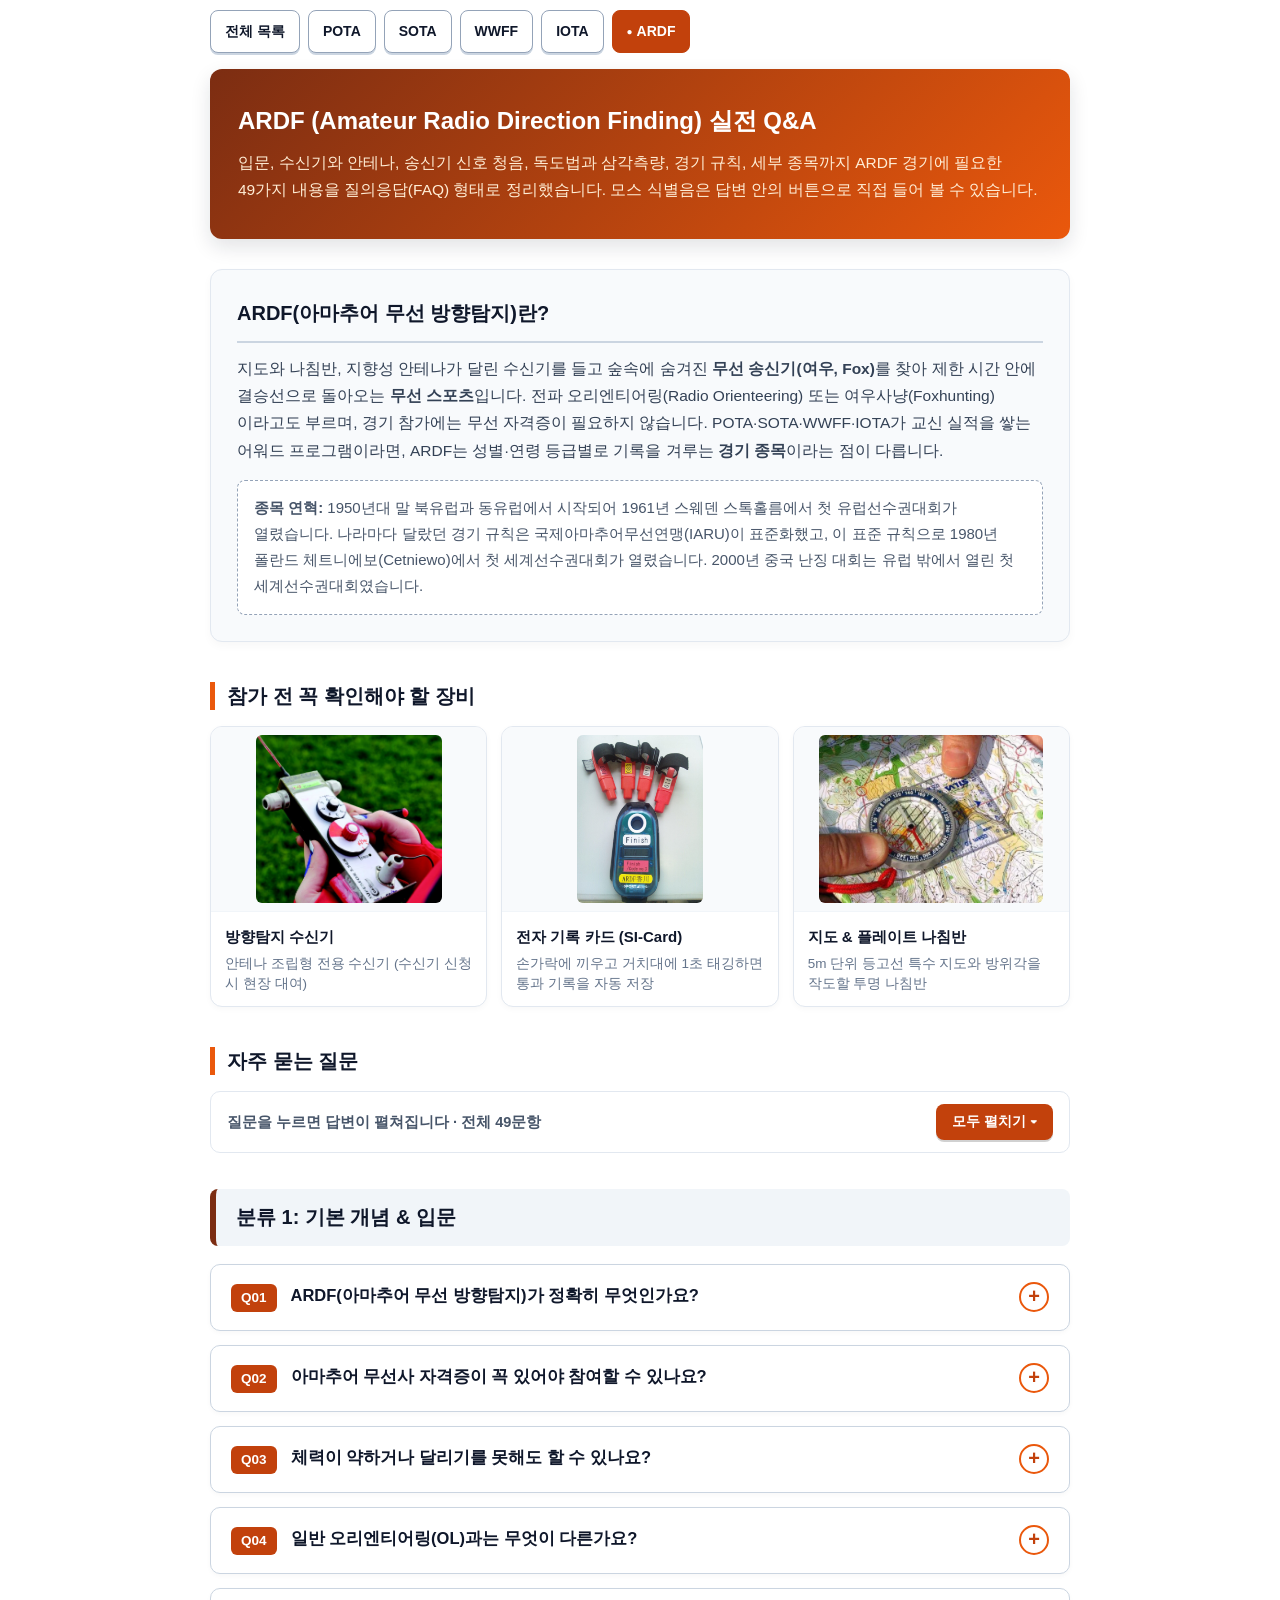
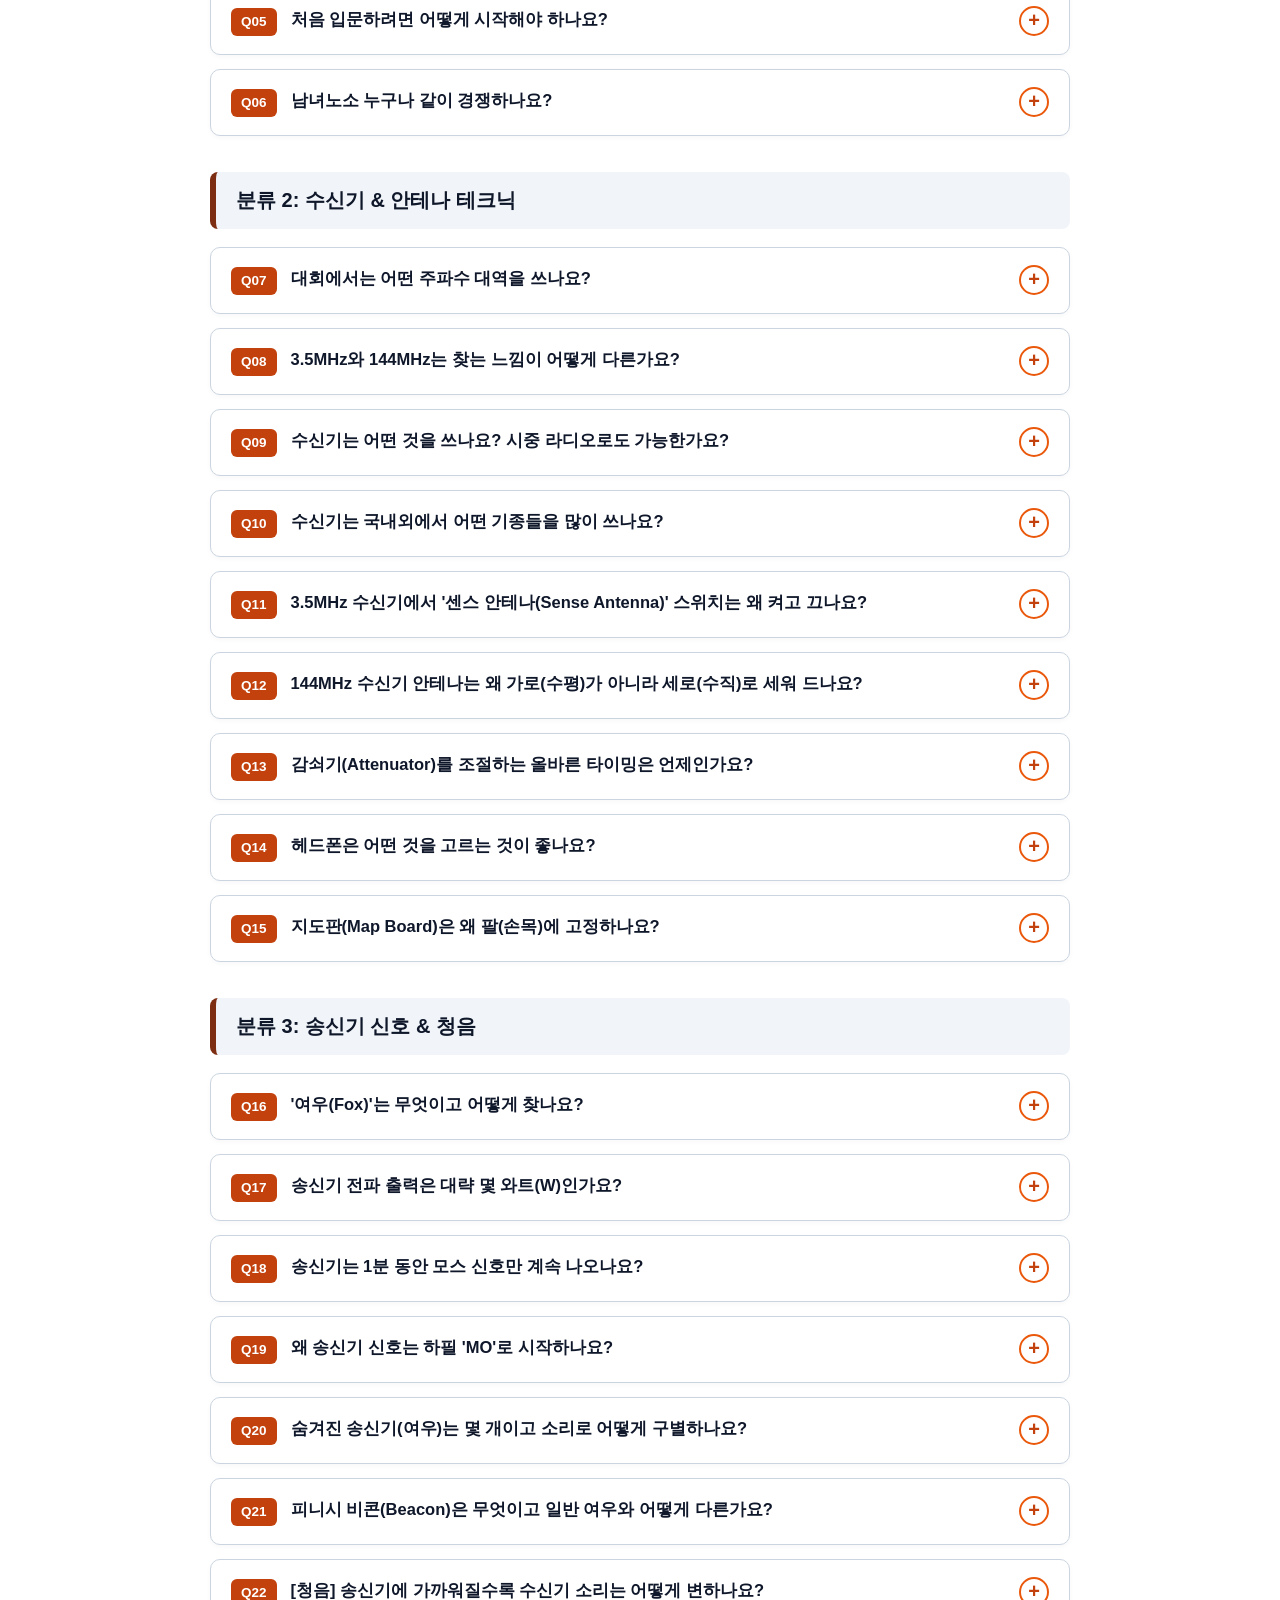
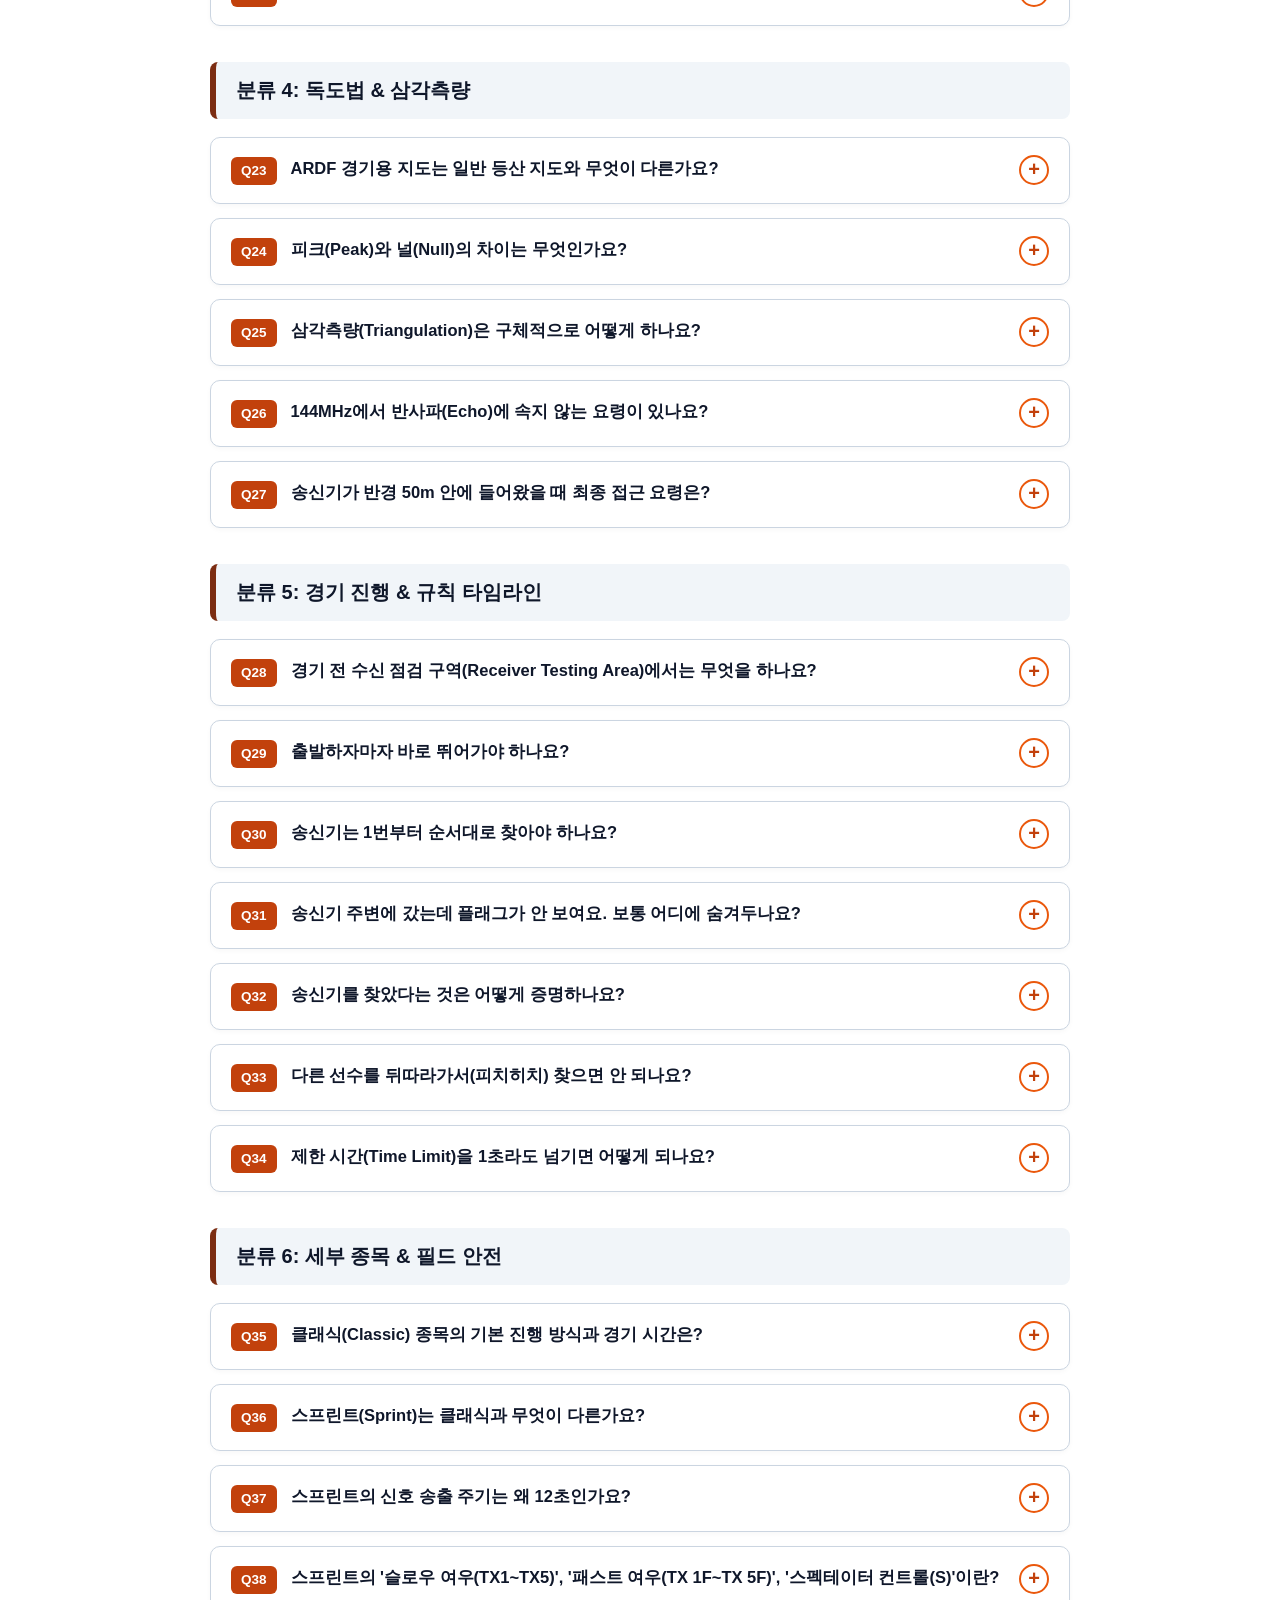
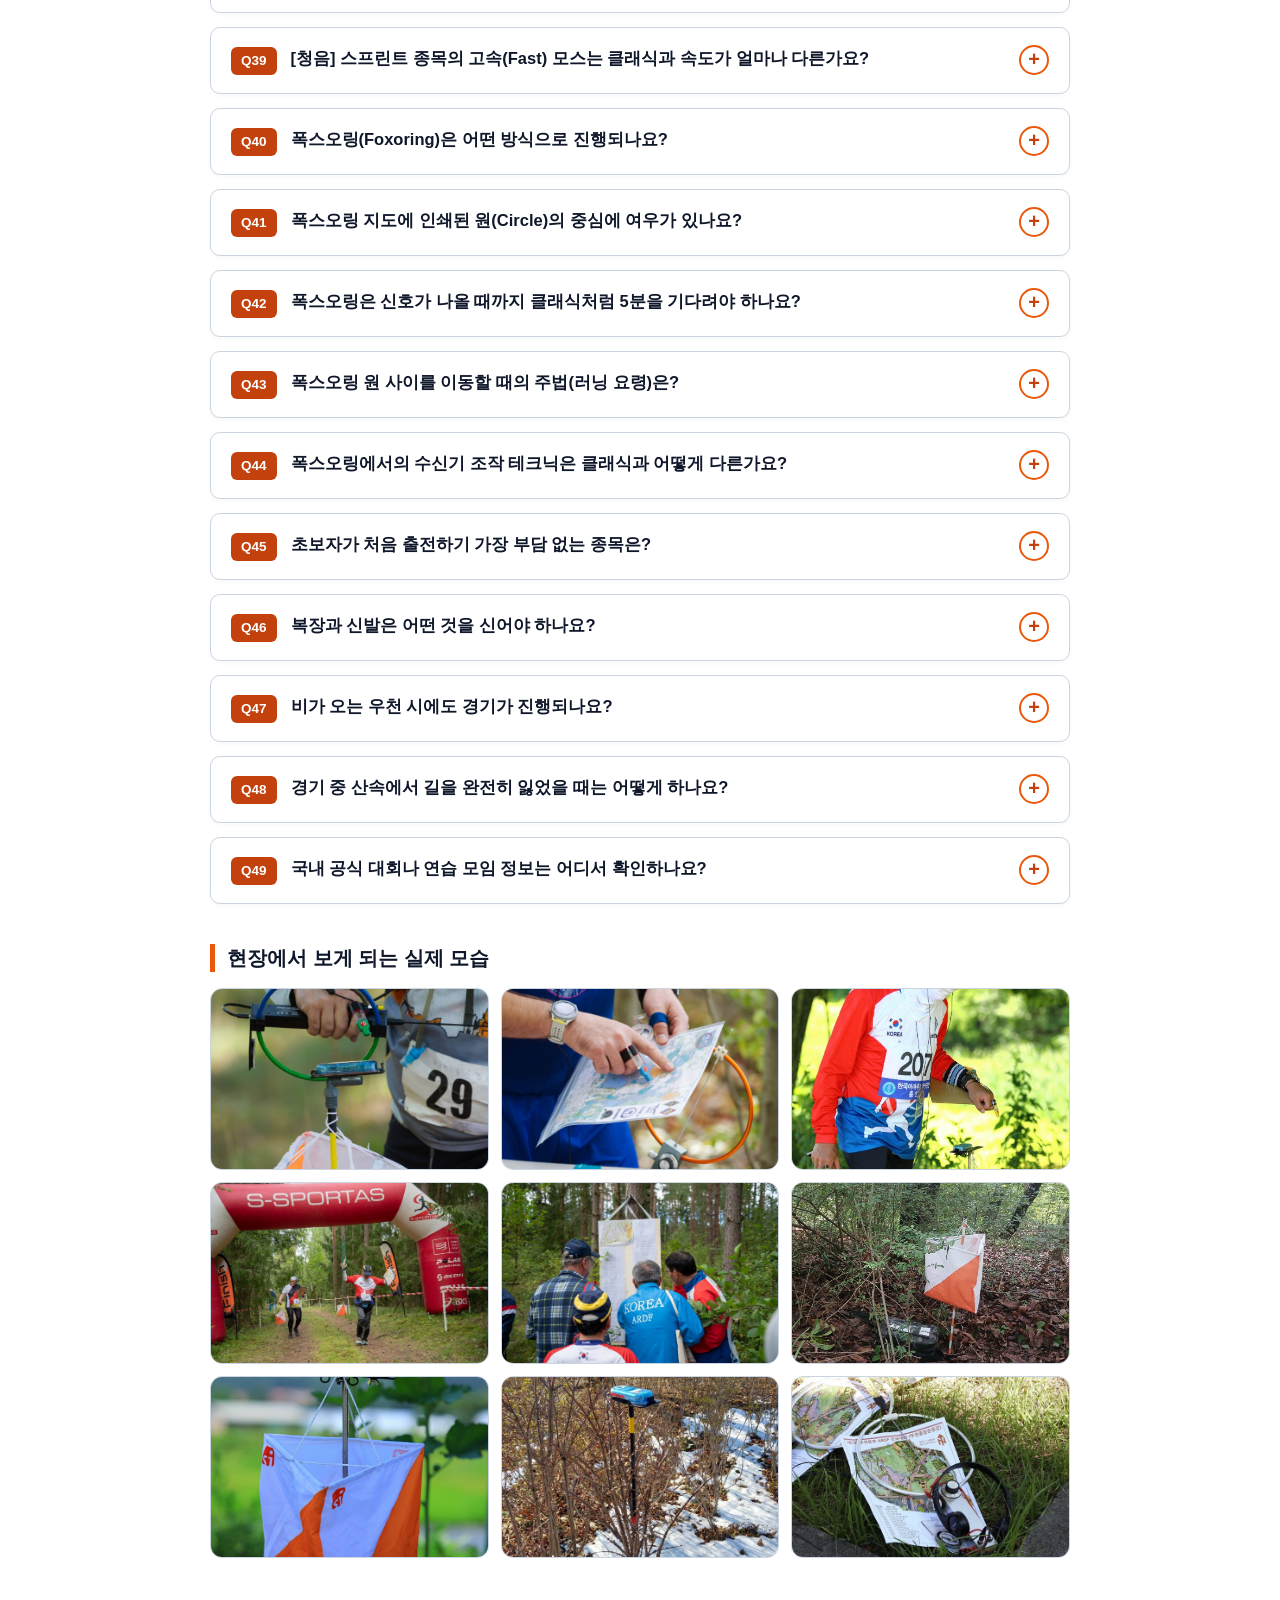
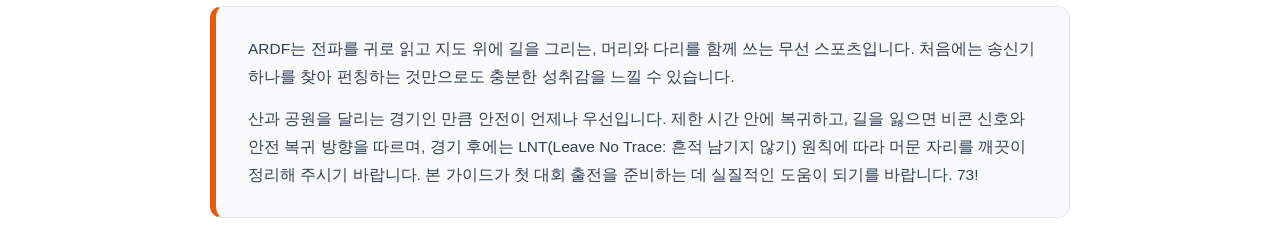
==== commit 18dd64c3: "Add files via upload" ====
--- a/ardf.html
+++ b/ardf.html
@@ -9,6 +9,8 @@
 </head>
 <body>
 <main class="qa theme-ardf">
+
+<nav class="qa-nav" aria-label="시리즈 메뉴"><a class="qa-nav-btn" href="index.html">전체 목록</a><a class="qa-nav-btn" href="pota.html">POTA</a><a class="qa-nav-btn" href="sota.html">SOTA</a><a class="qa-nav-btn" href="wwff.html">WWFF</a><a class="qa-nav-btn" href="iota.html">IOTA</a><a class="qa-nav-btn is-current" href="ardf.html" aria-current="page">ARDF</a></nav>
 
 <header class="qa-header">
   <h1>ARDF (Amateur Radio Direction Finding) 실전 Q&amp;A</h1>
--- a/assets/qa.css
+++ b/assets/qa.css
@@ -31,6 +31,24 @@
 .qa.theme-iota { --accent-dark:#0c4a6e; --accent:#0284c7; --accent-badge:#0369a1; --accent-soft:#f0f9ff; --accent-line:#bae6fd; --accent-ink:#e0f2fe; }
 .qa.theme-ardf { --accent-dark:#7c2d12; --accent:#ea580c; --accent-badge:#c2410c; --accent-soft:#fff7ed; --accent-line:#fed7aa; --accent-ink:#ffedd5; }
 .qa.theme-hub  { --accent-dark:#1e293b; --accent:#475569; --accent-badge:#334155; --accent-soft:#f8fafc; --accent-line:#cbd5e1; --accent-ink:#e2e8f0; }
+
+/* 0. 시리즈 메뉴 (모든 편 공통) */
+.qa-nav { display: flex; flex-wrap: wrap; gap: 8px; margin: 0 0 16px 0; }
+.qa-nav-btn {
+  display: inline-flex; align-items: center;
+  padding: 8px 14px; border-radius: 8px;
+  background: #ffffff; color: #0f172a;
+  border: 1.5px solid #94a3b8; box-shadow: 0 2px 0 #cbd5e1;
+  font-size: 14px; font-weight: 700; text-decoration: none;
+  transition: background 0.15s, border-color 0.15s;
+}
+.qa-nav-btn:hover { background: #f1f5f9; border-color: #475569; }
+.qa-nav-btn:active { transform: translateY(1px); box-shadow: none; }
+.qa-nav-btn.is-current {
+  background: var(--accent-badge); color: #ffffff; border-color: var(--accent-badge);
+  box-shadow: none; cursor: default;
+}
+.qa-nav-btn.is-current::before { content: '● '; font-size: 10px; margin-right: 4px; }
 
 /* 1. 헤더 */
 .qa-header {
@@ -305,6 +323,7 @@
 /* 모바일 */
 @media (max-width: 640px) {
   .qa-header { padding: 24px 20px; margin-bottom: 24px; }
+  .qa-nav-btn { padding: 7px 11px; font-size: 13px; }
   .qa-header h1 { font-size: 21px; }
   .qa-intro { padding: 20px; margin-bottom: 28px; }
   .qa-cat { font-size: 17px; padding: 12px 16px; margin: 28px 0 14px; }
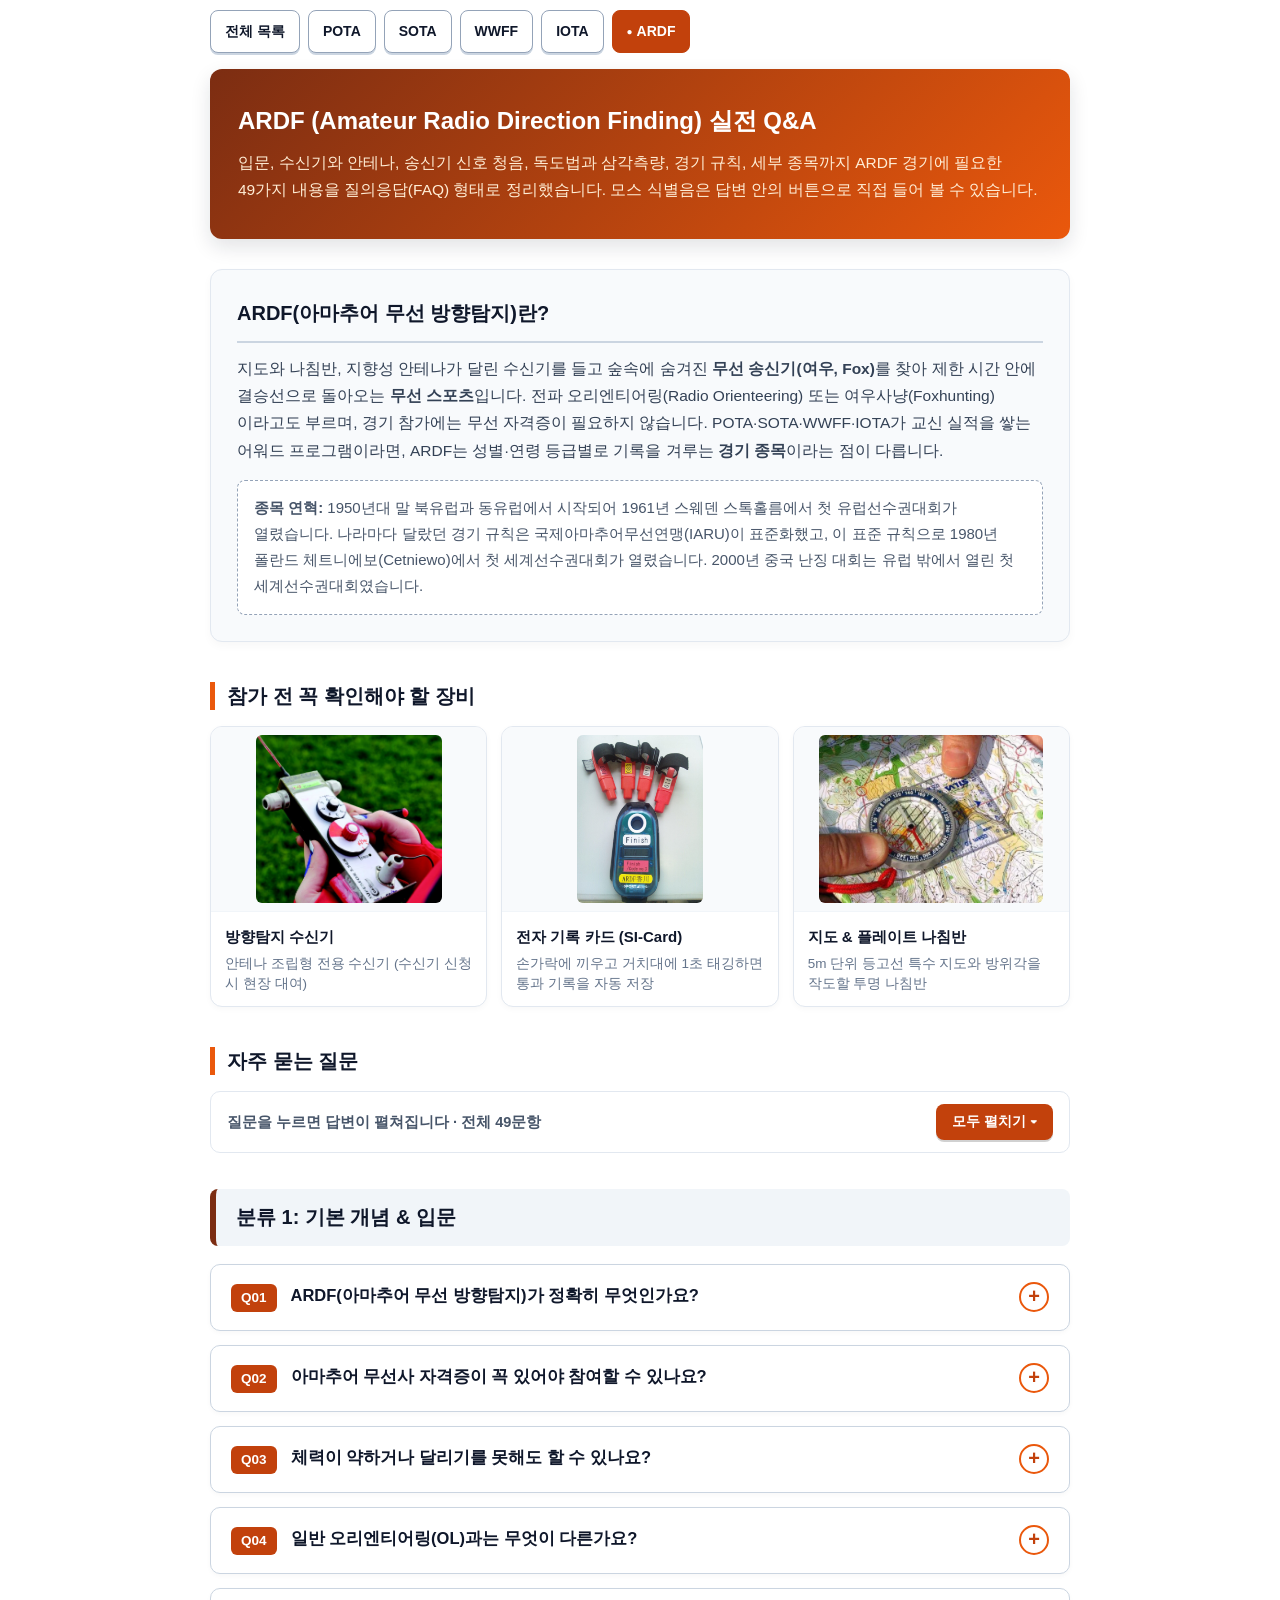
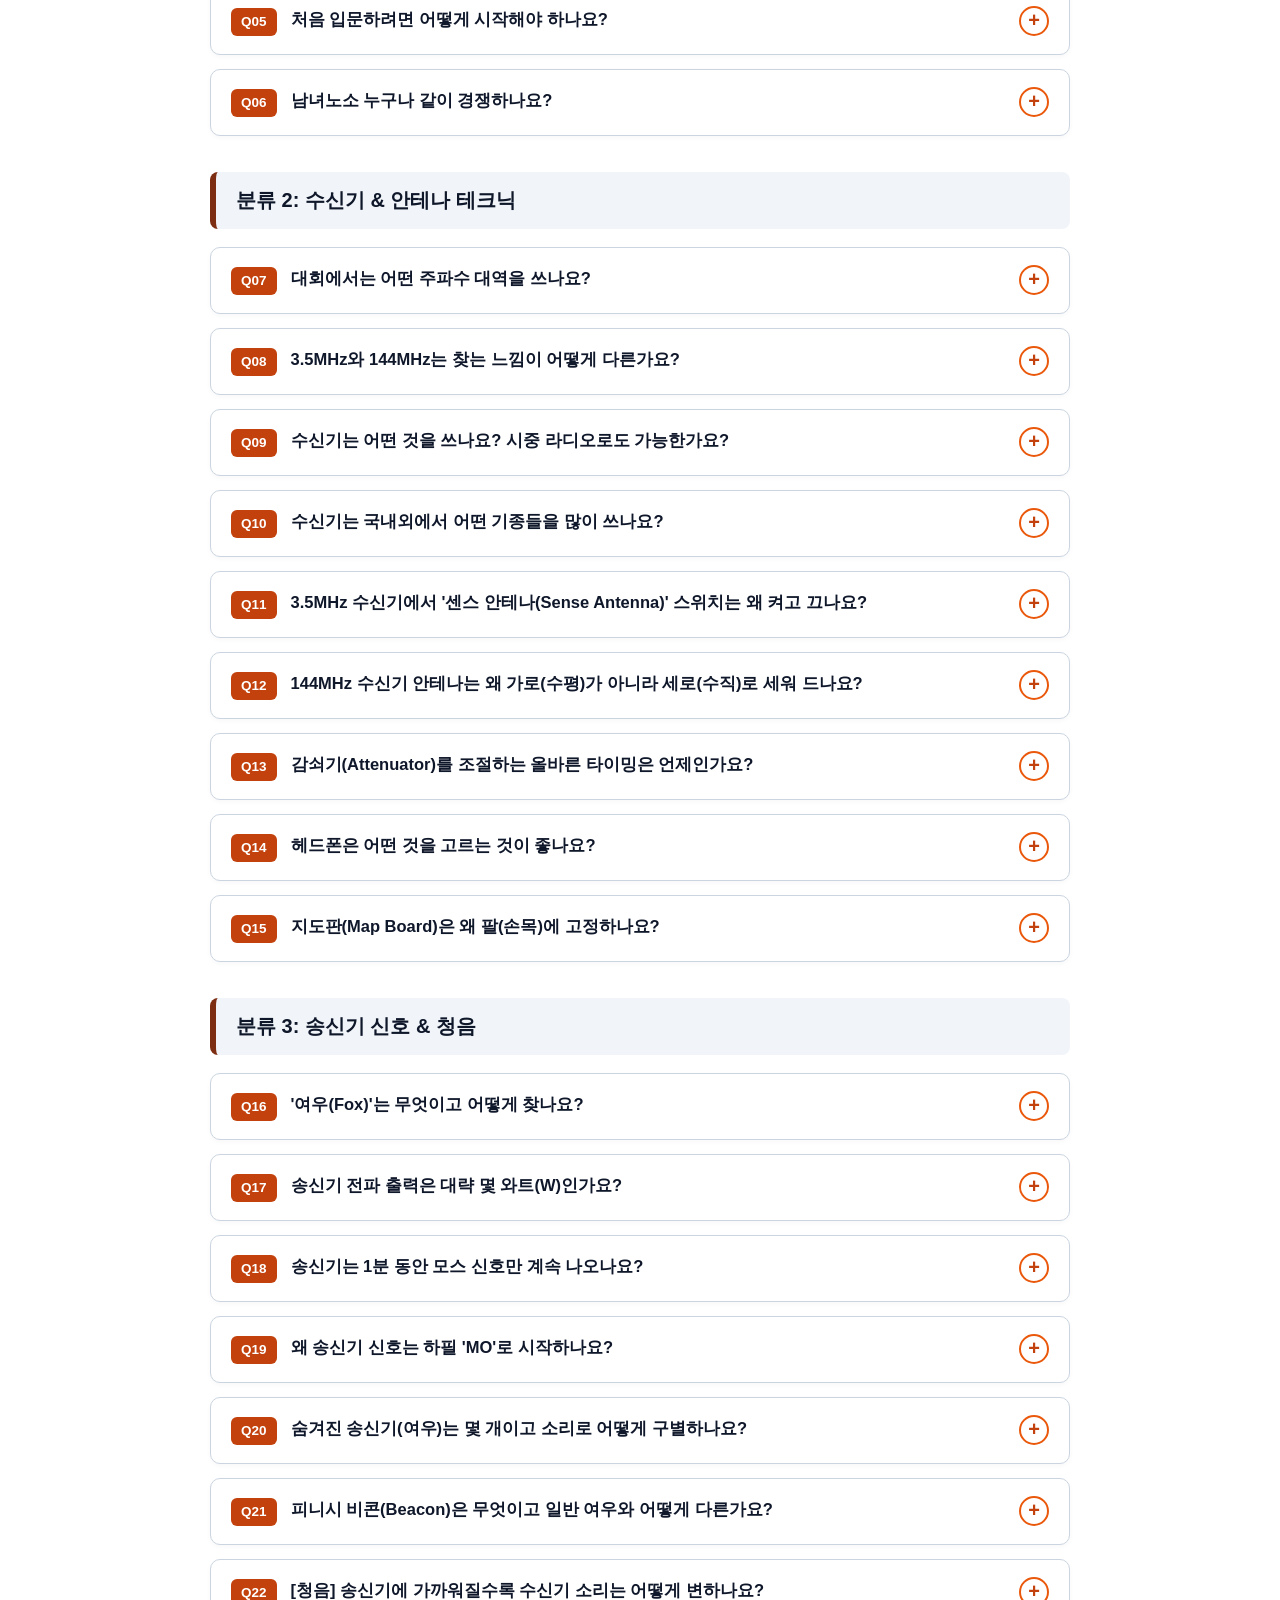
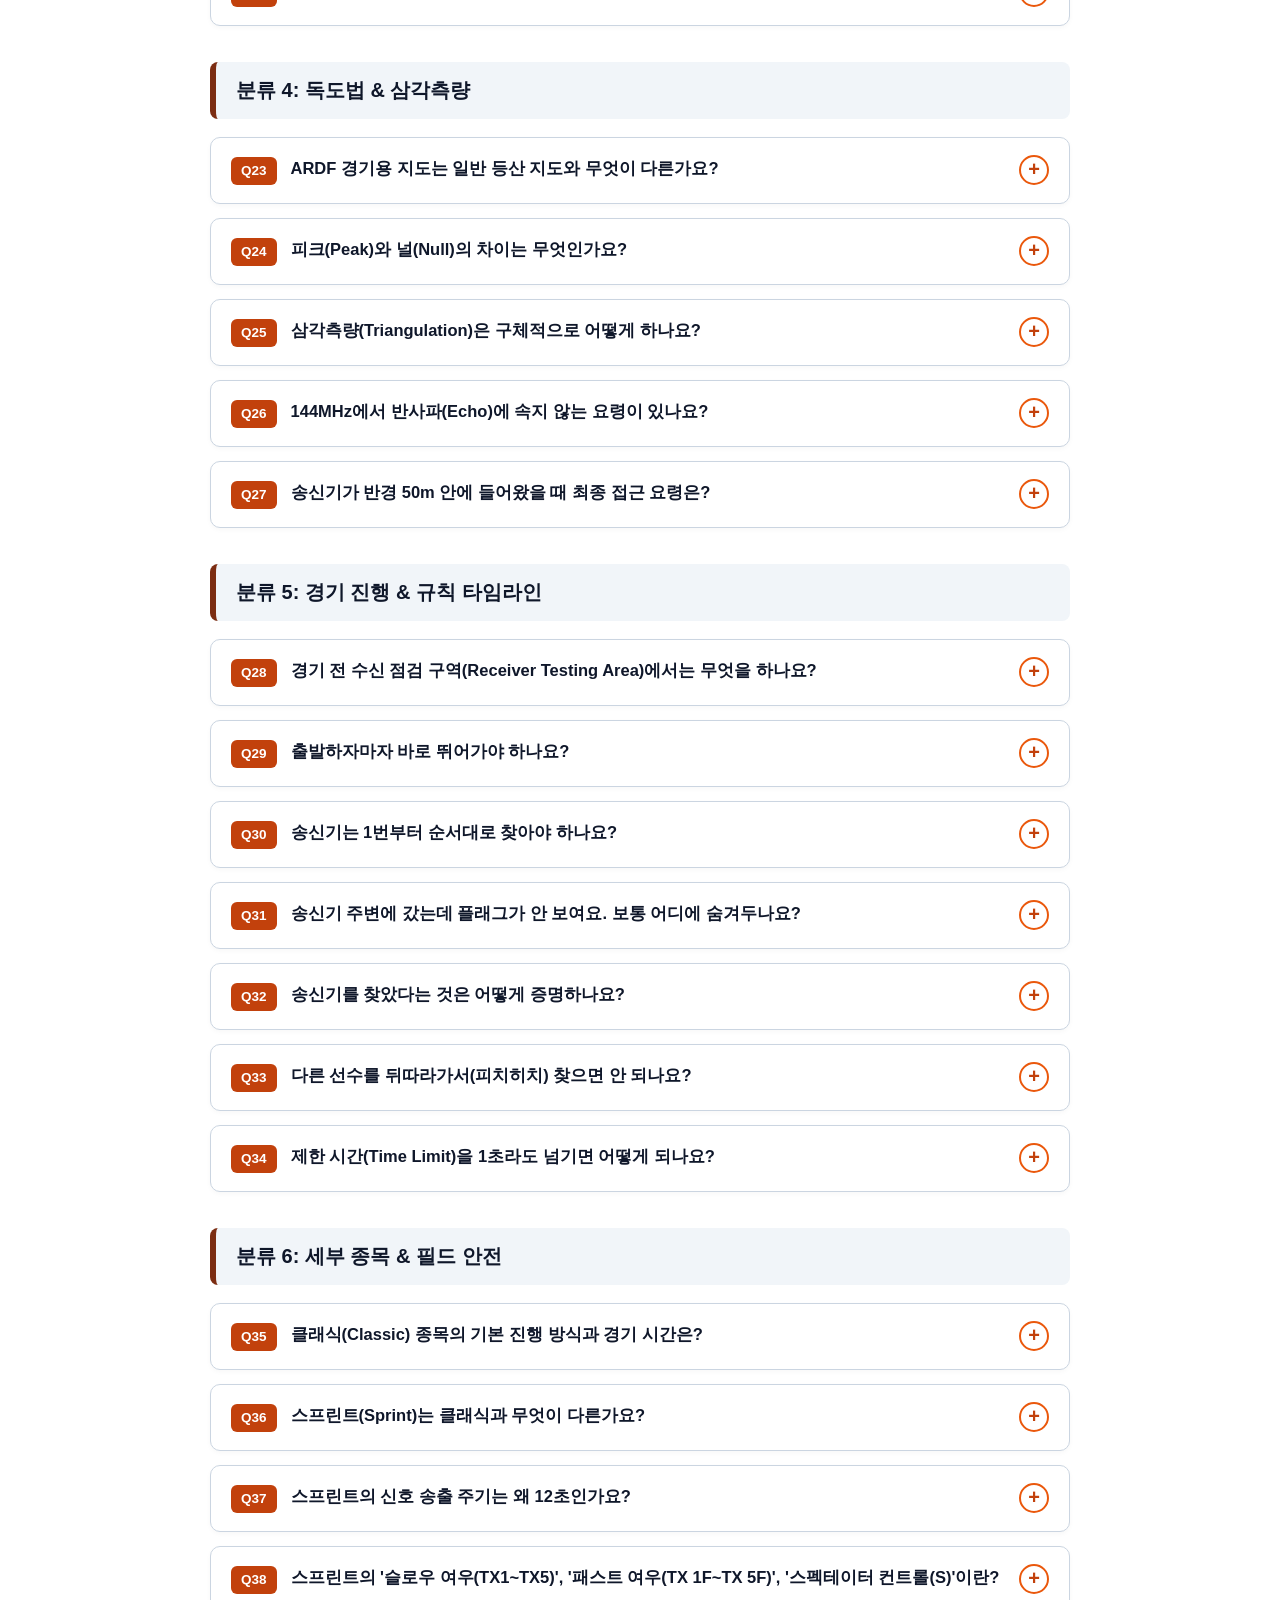
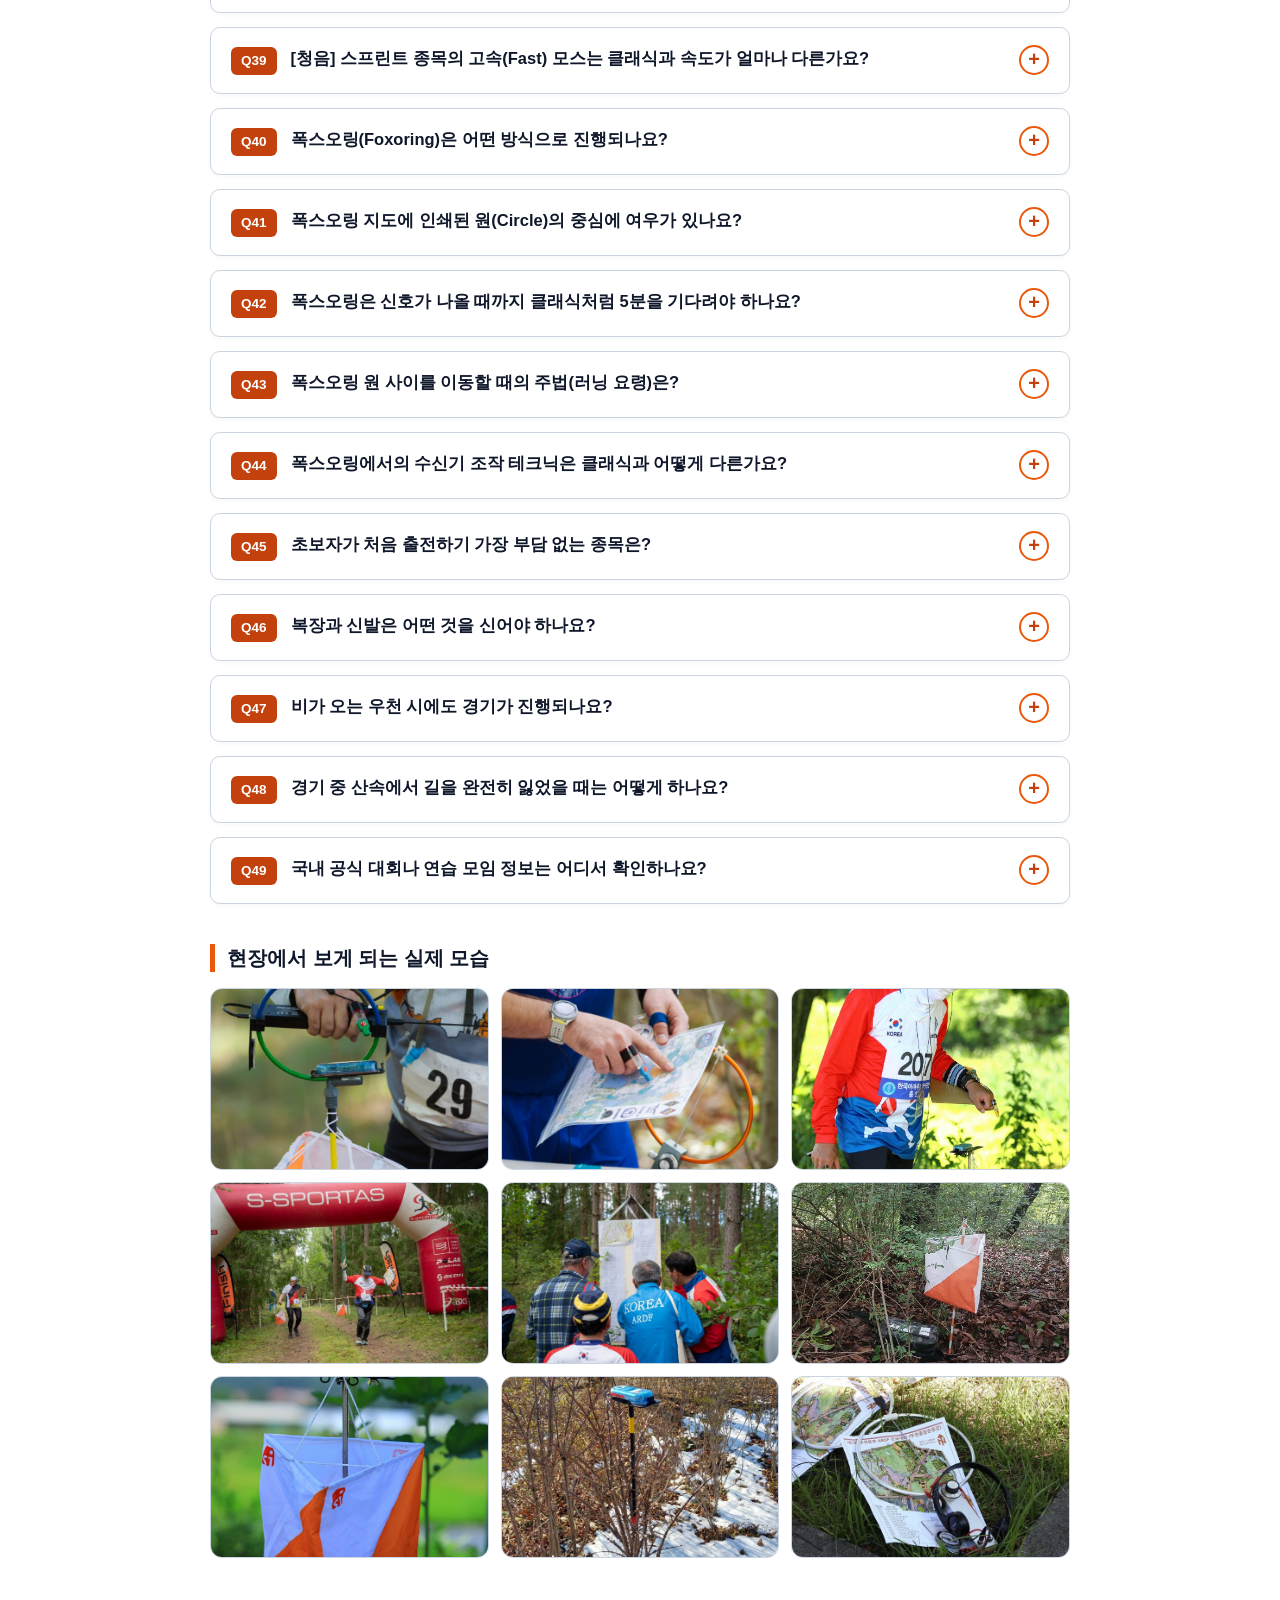
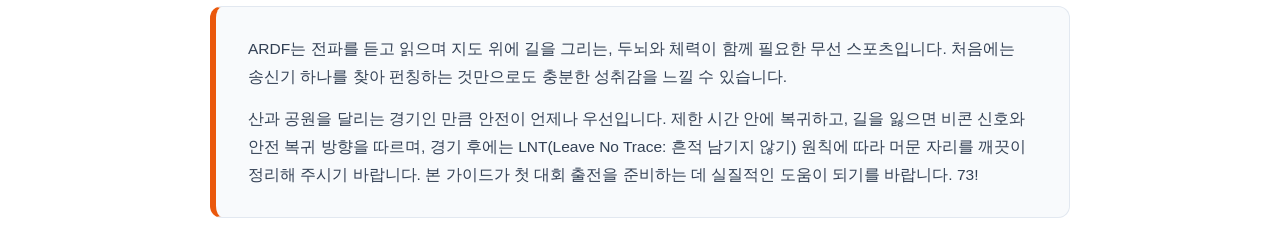
==== commit 1efef6cd: "Update ardf.html" ====
--- a/ardf.html
+++ b/ardf.html
@@ -259,7 +259,7 @@
 </div>
 
 <footer class="qa-footer">
-  <p>ARDF는 전파를 귀로 읽고 지도 위에 길을 그리는, 머리와 다리를 함께 쓰는 무선 스포츠입니다. 처음에는 송신기 하나를 찾아 펀칭하는 것만으로도 충분한 성취감을 느낄 수 있습니다.</p>
+  <p>ARDF는 전파를 듣고 읽으며 지도 위에 길을 그리는, 두뇌와 체력이 함께 필요한 무선 스포츠입니다. 처음에는 송신기 하나를 찾아 펀칭하는 것만으로도 충분한 성취감을 느낄 수 있습니다.</p>
   <p>산과 공원을 달리는 경기인 만큼 안전이 언제나 우선입니다. 제한 시간 안에 복귀하고, 길을 잃으면 비콘 신호와 안전 복귀 방향을 따르며, 경기 후에는 LNT(Leave No Trace: 흔적 남기지 않기) 원칙에 따라 머문 자리를 깨끗이 정리해 주시기 바랍니다. 본 가이드가 첫 대회 출전을 준비하는 데 실질적인 도움이 되기를 바랍니다. 73!</p>
 </footer>
 
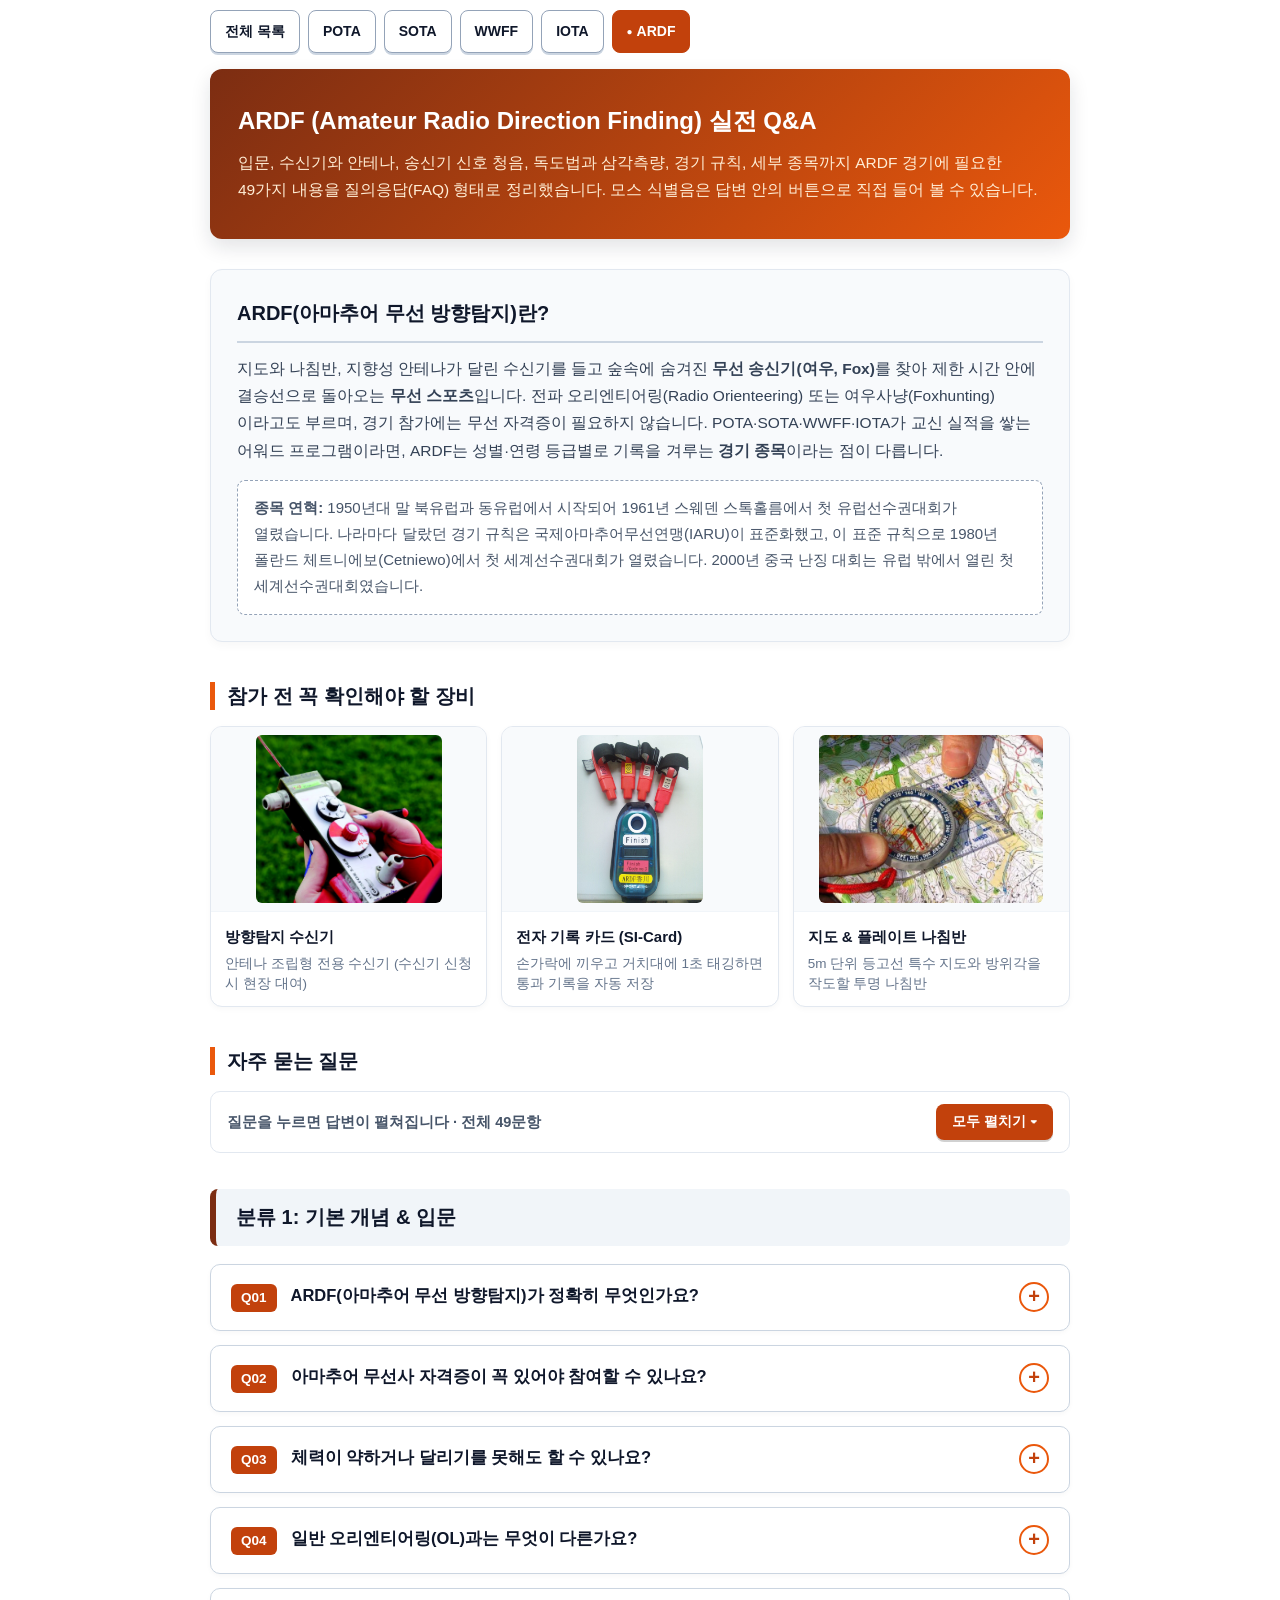
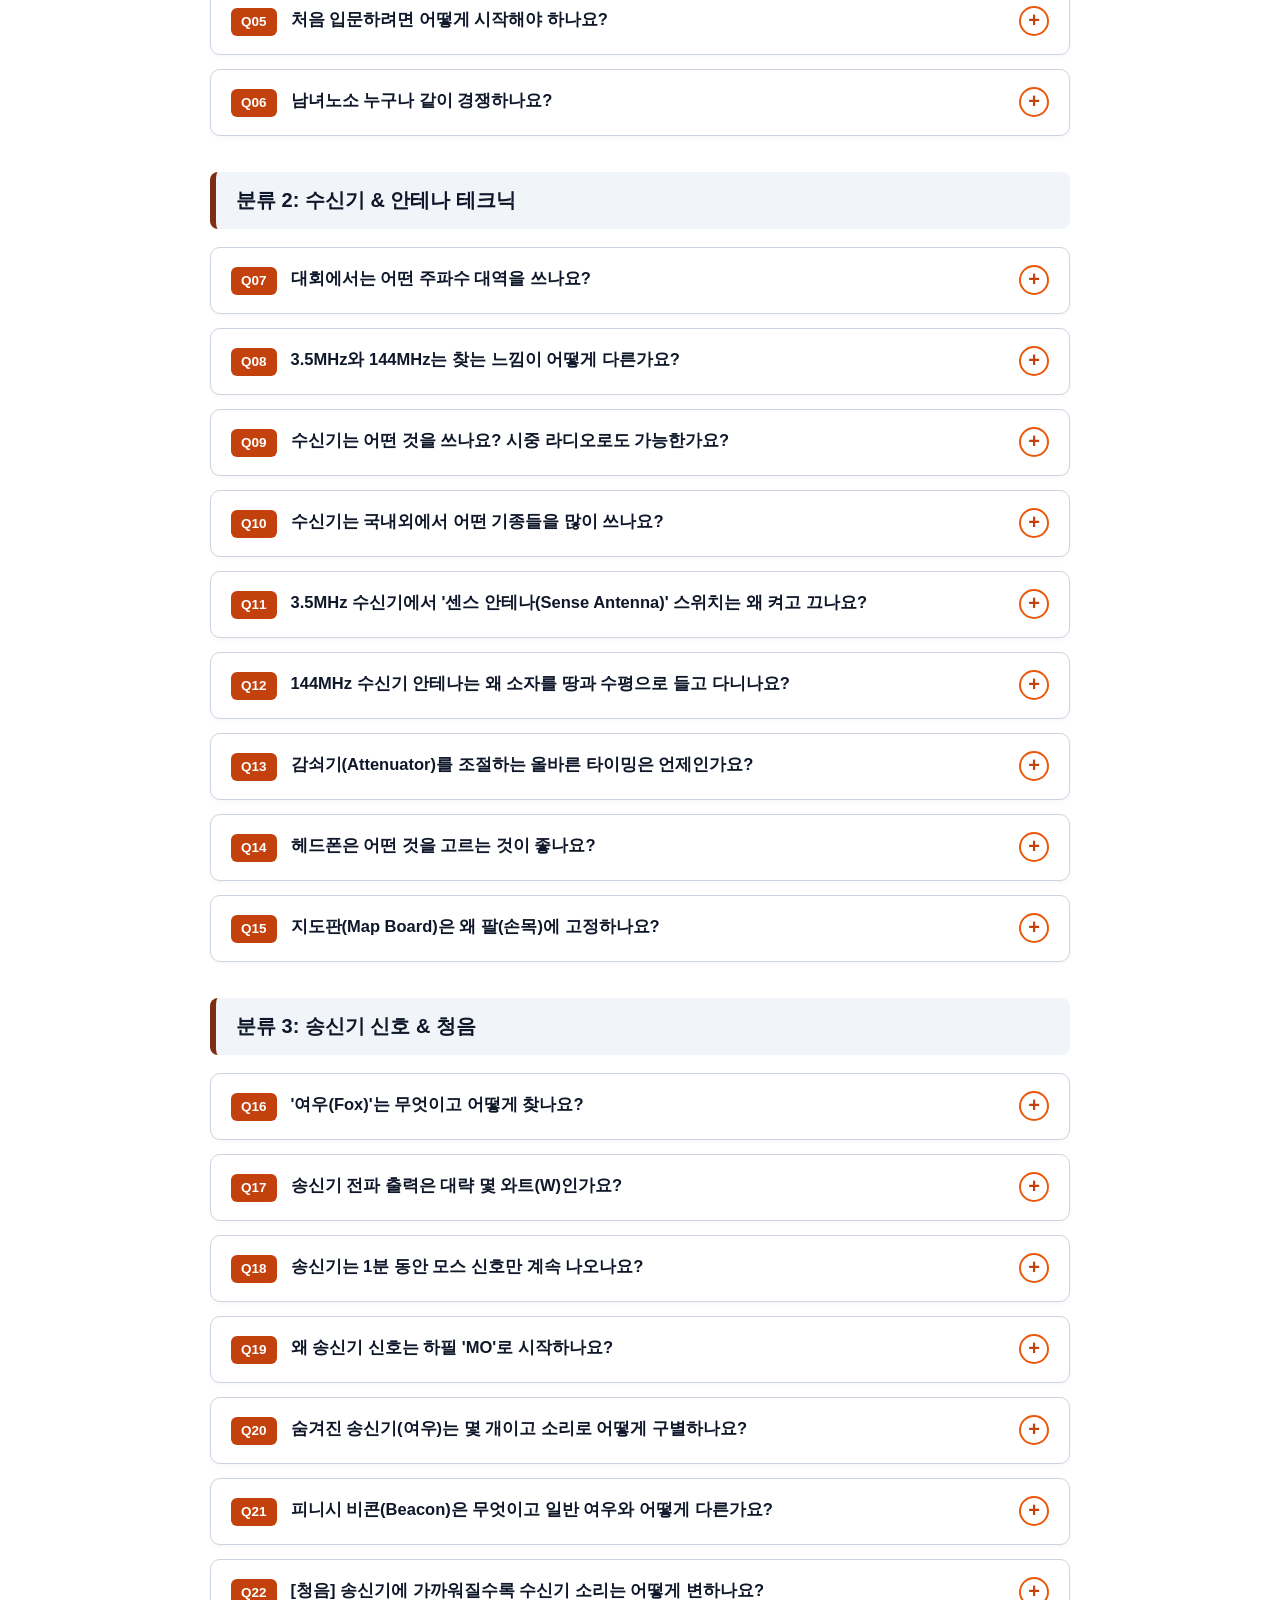
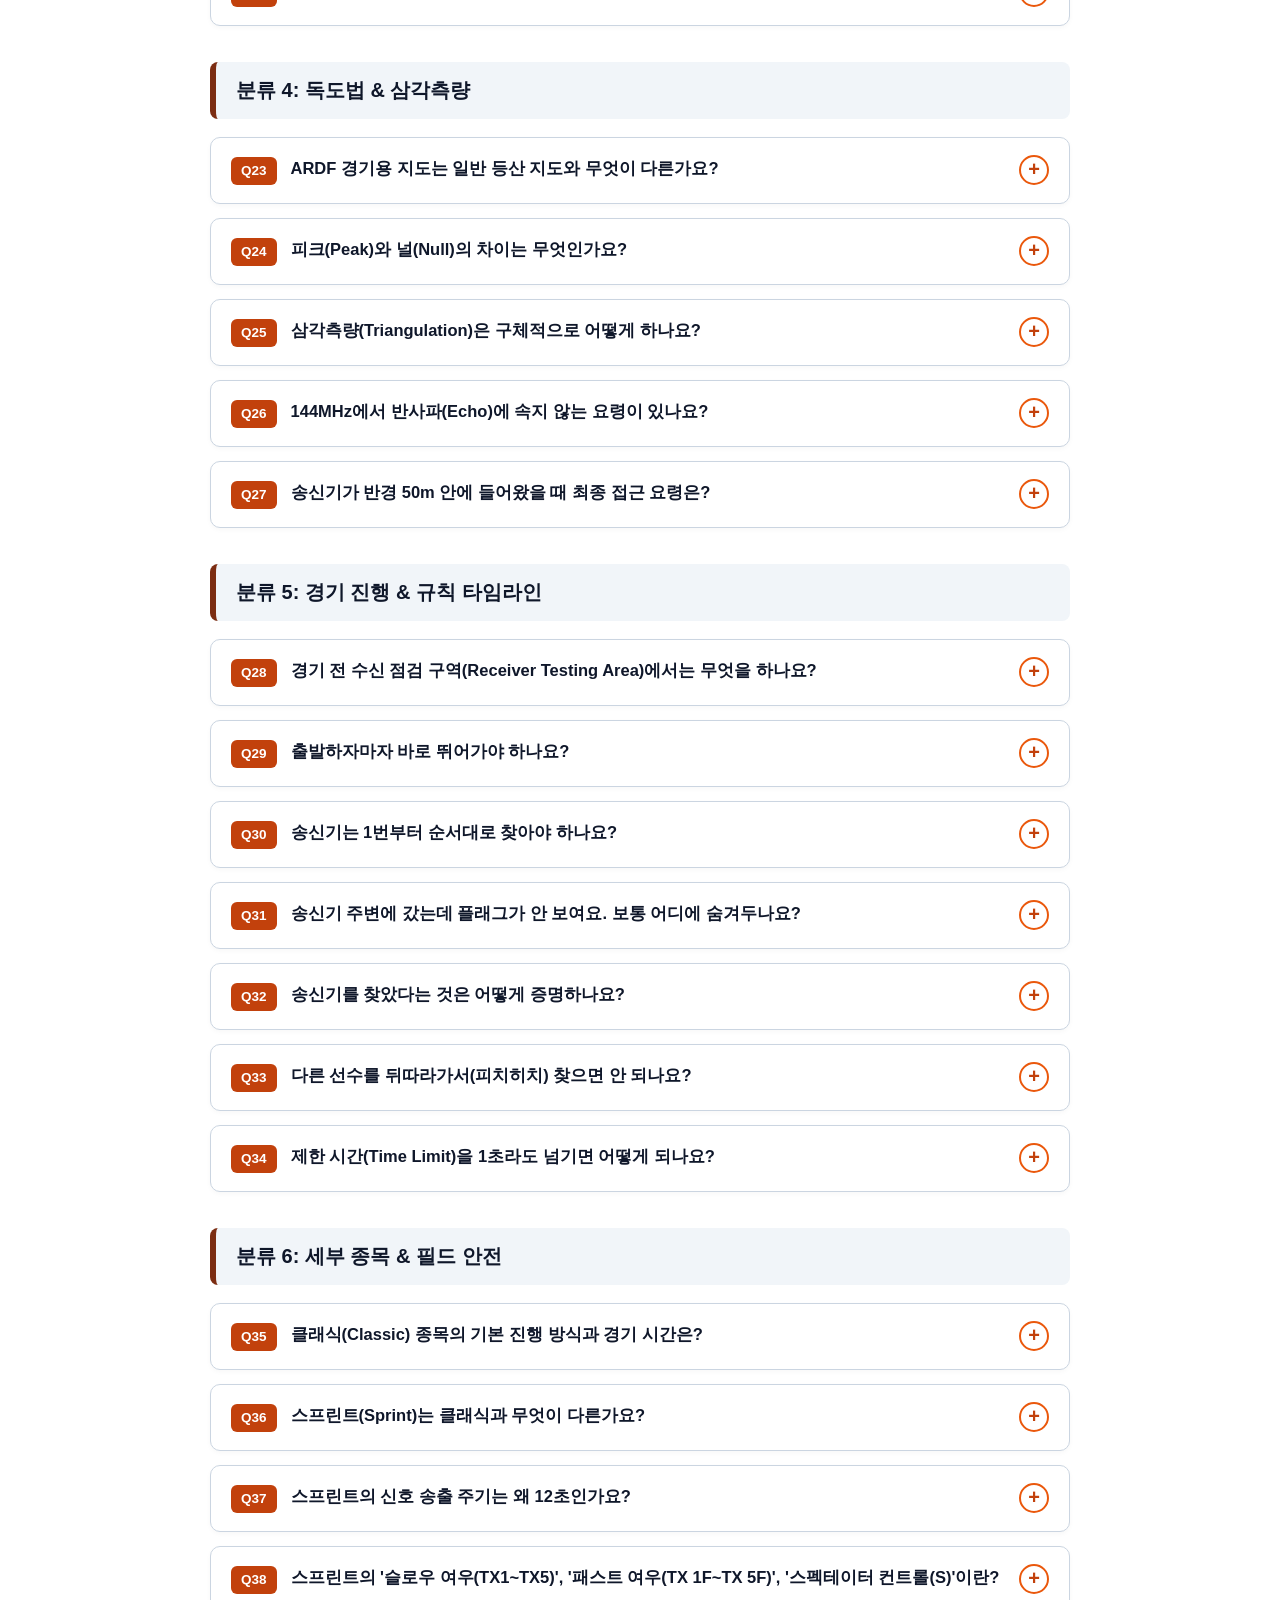
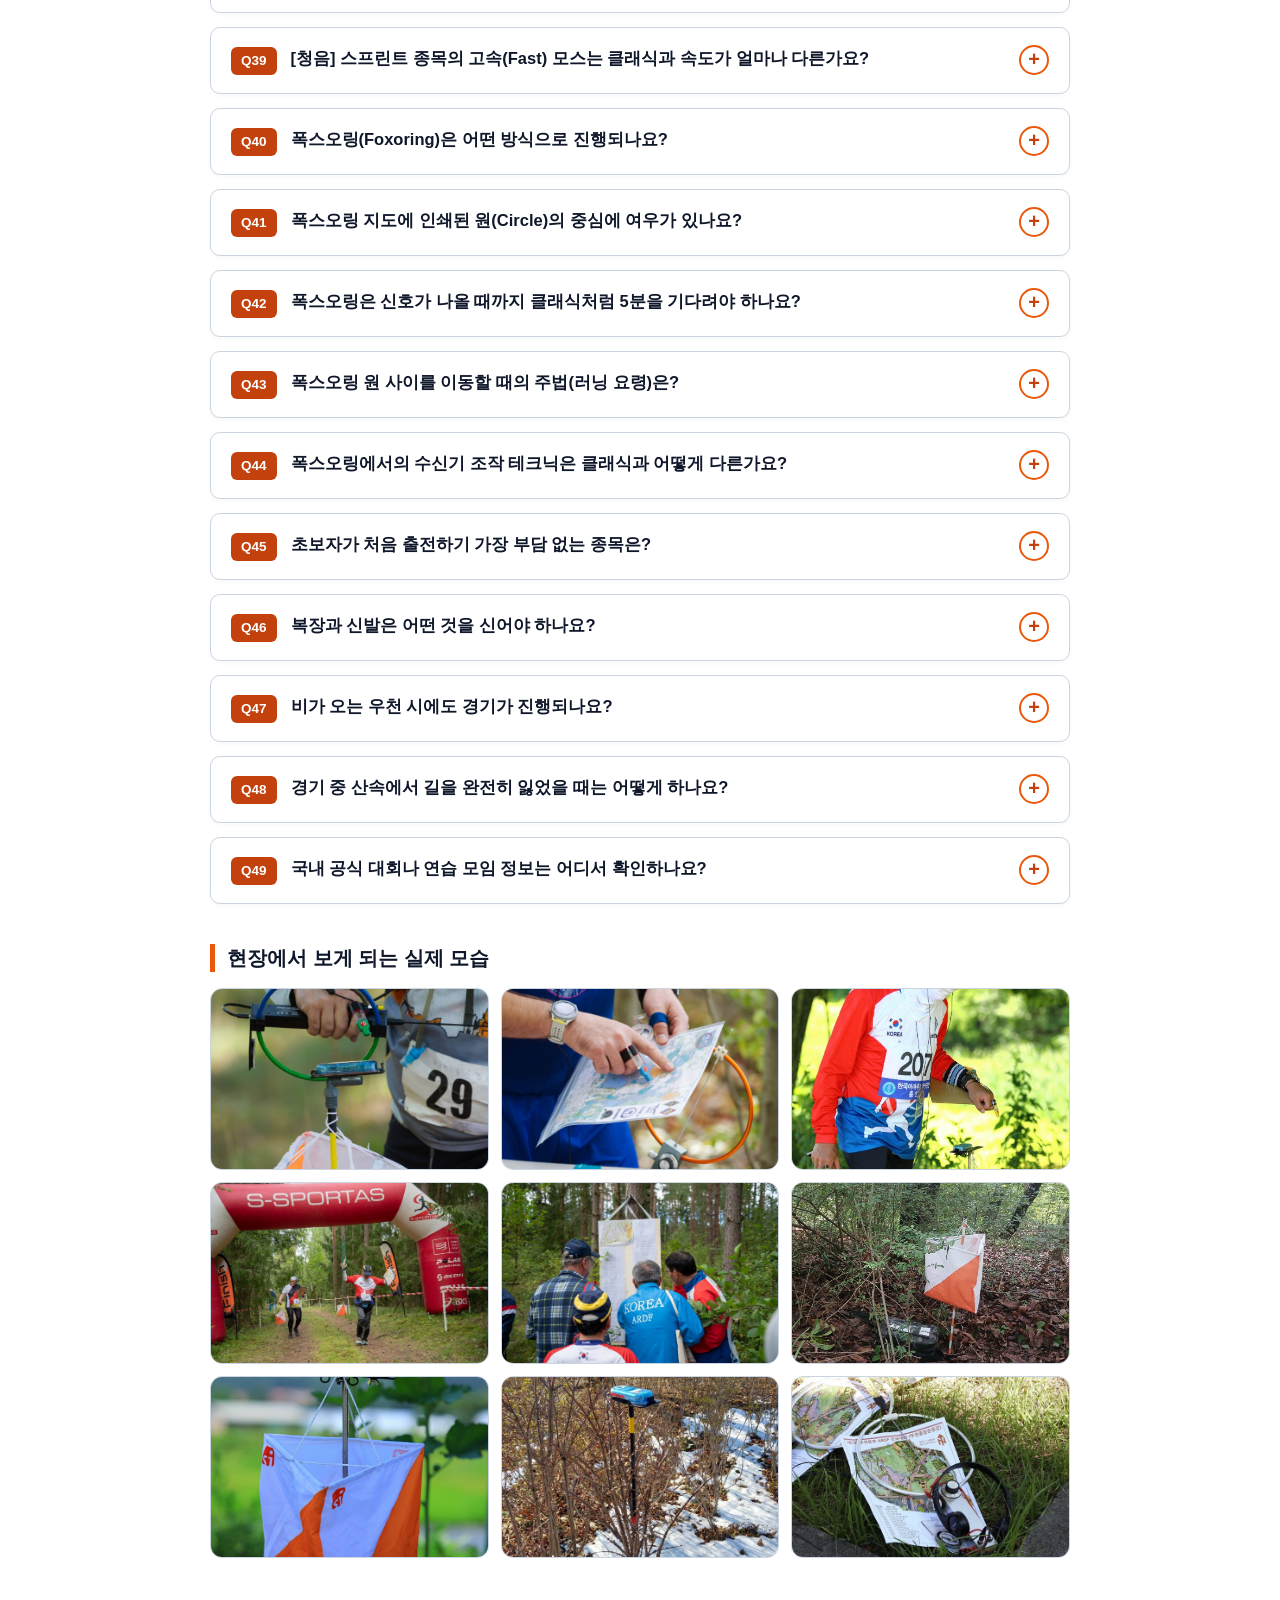
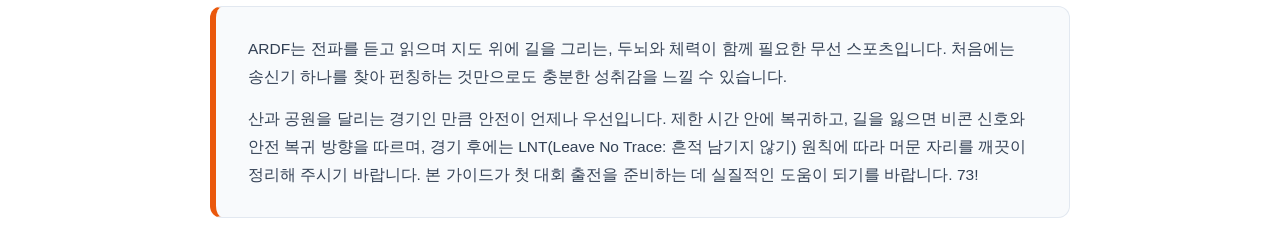
==== commit 54ae40d8: "Add files via upload" ====
--- a/ardf.html
+++ b/ardf.html
@@ -86,8 +86,8 @@
   <div class="qa-a">3.5MHz 페라이트 바 안테나는 앞뒤 180도 양방향으로 신호가 잡히는 8자형 패턴을 가집니다. 이때 수직 와이어(<strong>센스 안테나</strong>)를 켜면 신호 패턴이 <strong>하트형(Cardioid)</strong>으로 합성되어 <strong>신호가 '앞에 있는지 뒤에 있는지' 180도 방향 모호성을 판별</strong>할 수 있습니다.</div>
 </details>
 <details class="qa-item" id="q12">
-  <summary class="qa-q"><span class="qa-badge">Q12</span><span class="qa-q-text">144MHz 수신기 안테나는 왜 가로(수평)가 아니라 세로(수직)로 세워 드나요?</span><span class="qa-toggle" aria-hidden="true"></span></summary>
-  <div class="qa-a">ARDF 규정상 <strong>144MHz 송신기</strong>는 <strong>수직 편파(Vertical Polarization)</strong> 안테나로 신호를 보냅니다. 송신과 수신의 편파 방향이 일치해야 편파 손실 없이 최대 감도로 수신되므로, 야기 안테나의 엘리먼트를 <strong>지면과 수직</strong>으로 세워 탐색합니다.</div>
+  <summary class="qa-q"><span class="qa-badge">Q12</span><span class="qa-q-text">144MHz 수신기 안테나는 왜 소자를 땅과 수평으로 들고 다니나요?</span><span class="qa-toggle" aria-hidden="true"></span></summary>
+  <div class="qa-a">ARDF 규정상 <strong>144MHz 송신기</strong>는 <strong>수평 편파(Horizontal Polarization)</strong> 안테나로 신호를 보냅니다. 송신과 수신의 편파 방향이 일치해야 편파 손실 없이 최대 감도로 수신되므로, 야기나 HB9CV 안테나의 엘리먼트를 <strong>지면과 수평</strong>으로 든 채 몸을 돌려 탐색합니다. 반대로 <strong>3.5MHz 송신기</strong>는 수직 안테나를 쓰므로, 3.5MHz 수신기는 휩이 위로 가게 세워 듭니다.</div>
 </details>
 <details class="qa-item" id="q13">
   <summary class="qa-q"><span class="qa-badge">Q13</span><span class="qa-q-text">감쇠기(Attenuator)를 조절하는 올바른 타이밍은 언제인가요?</span><span class="qa-toggle" aria-hidden="true"></span></summary>
